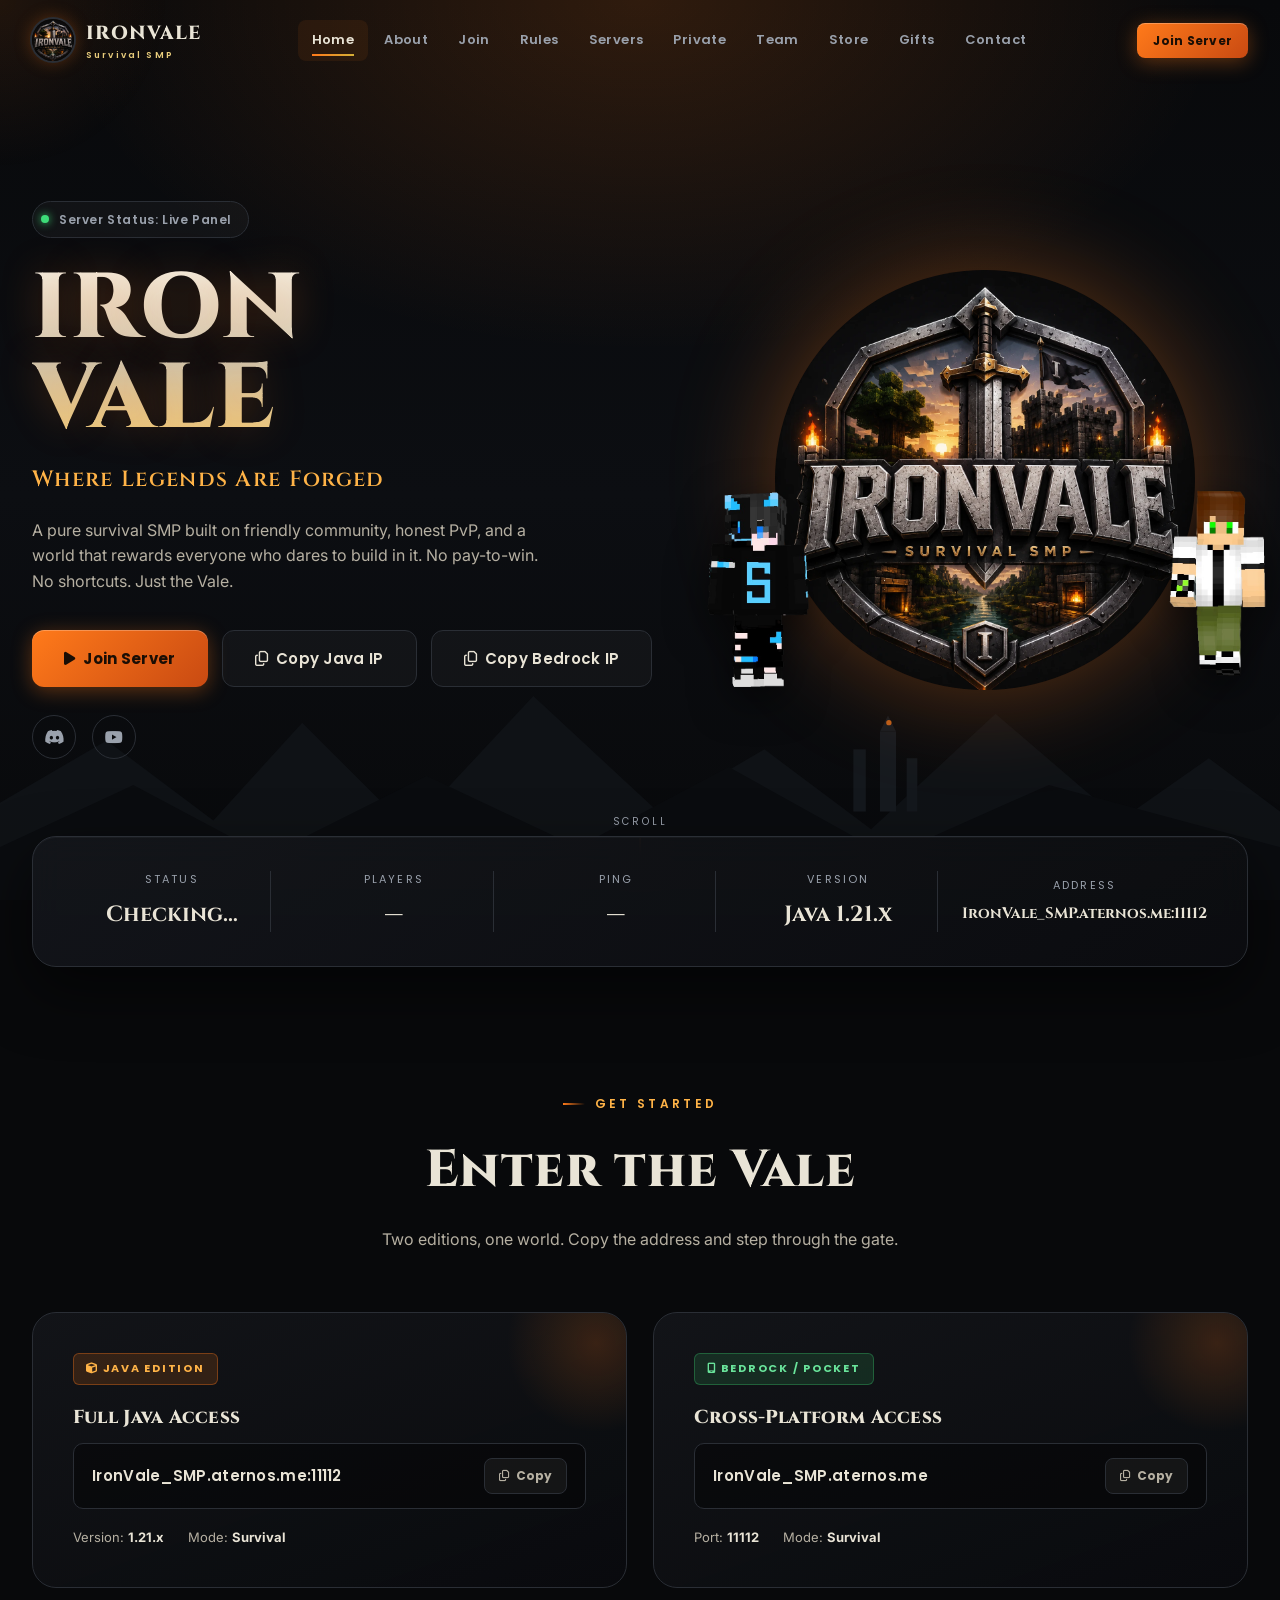
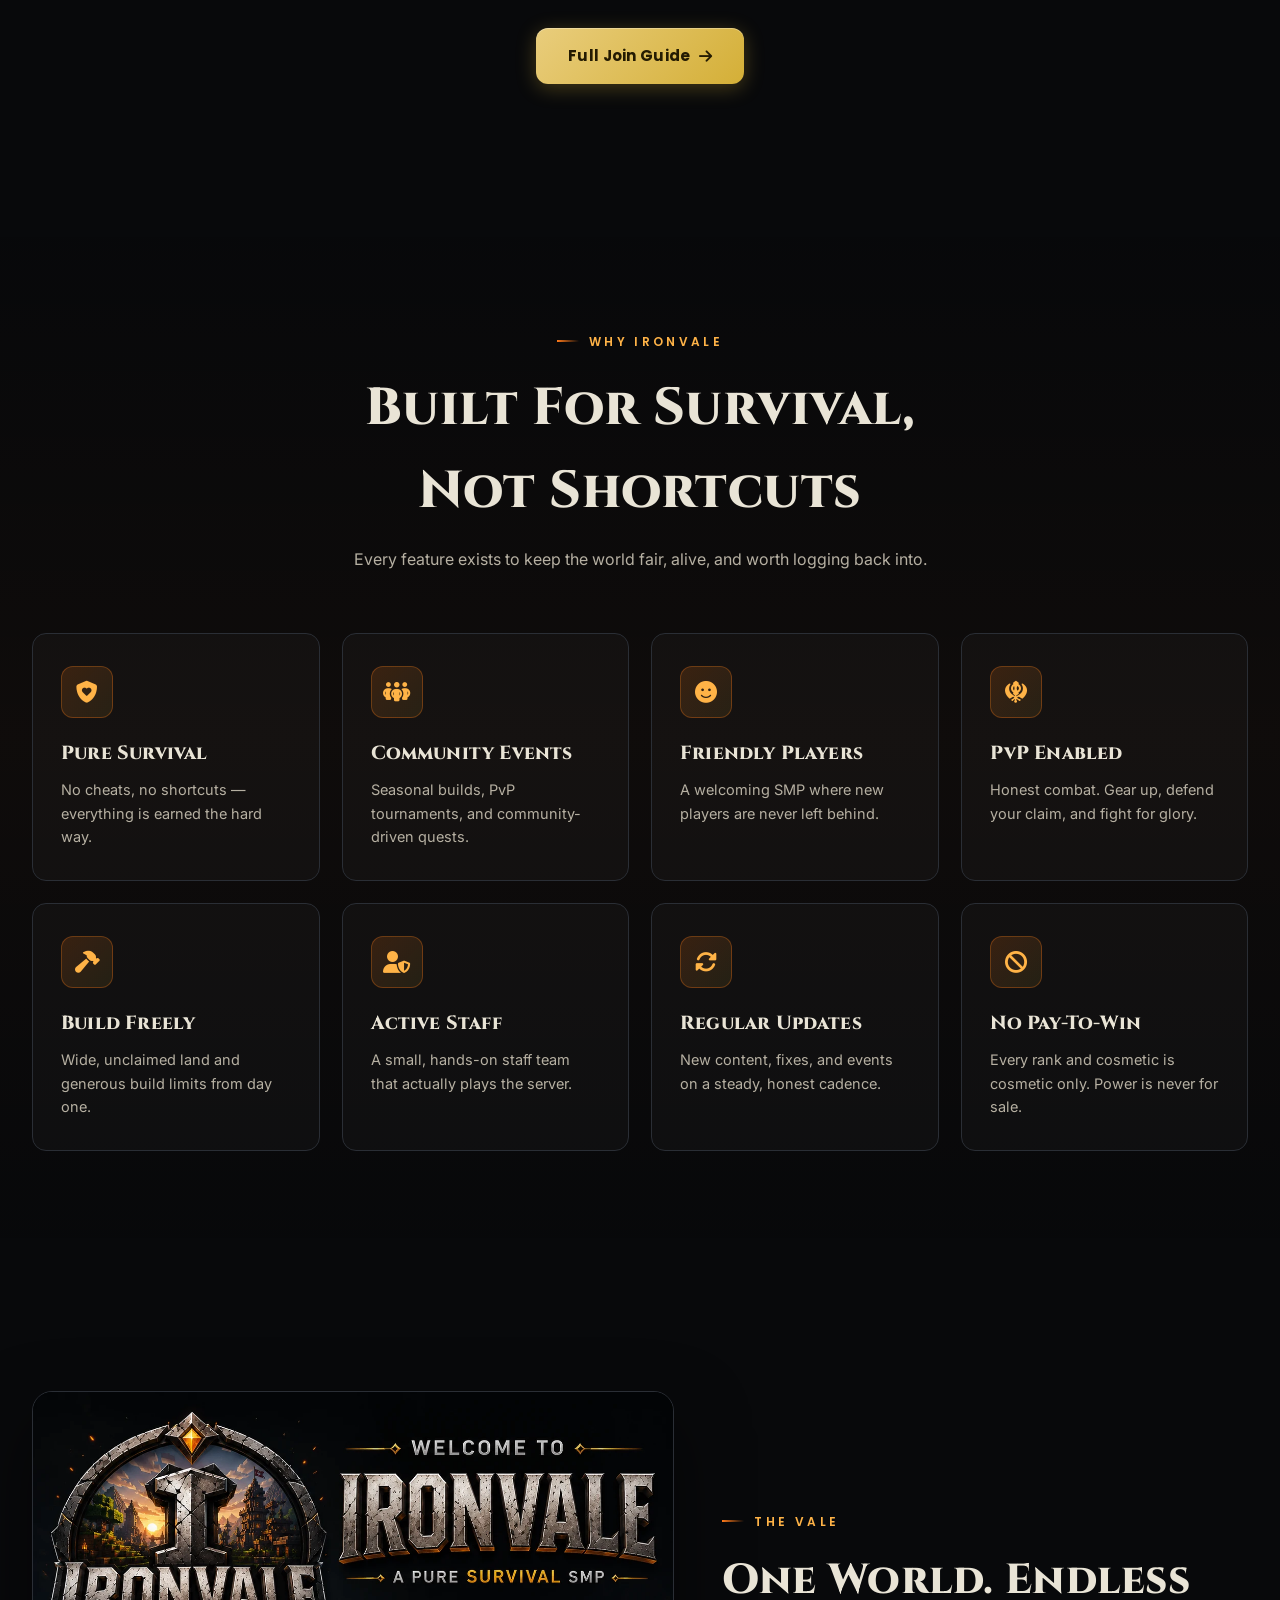
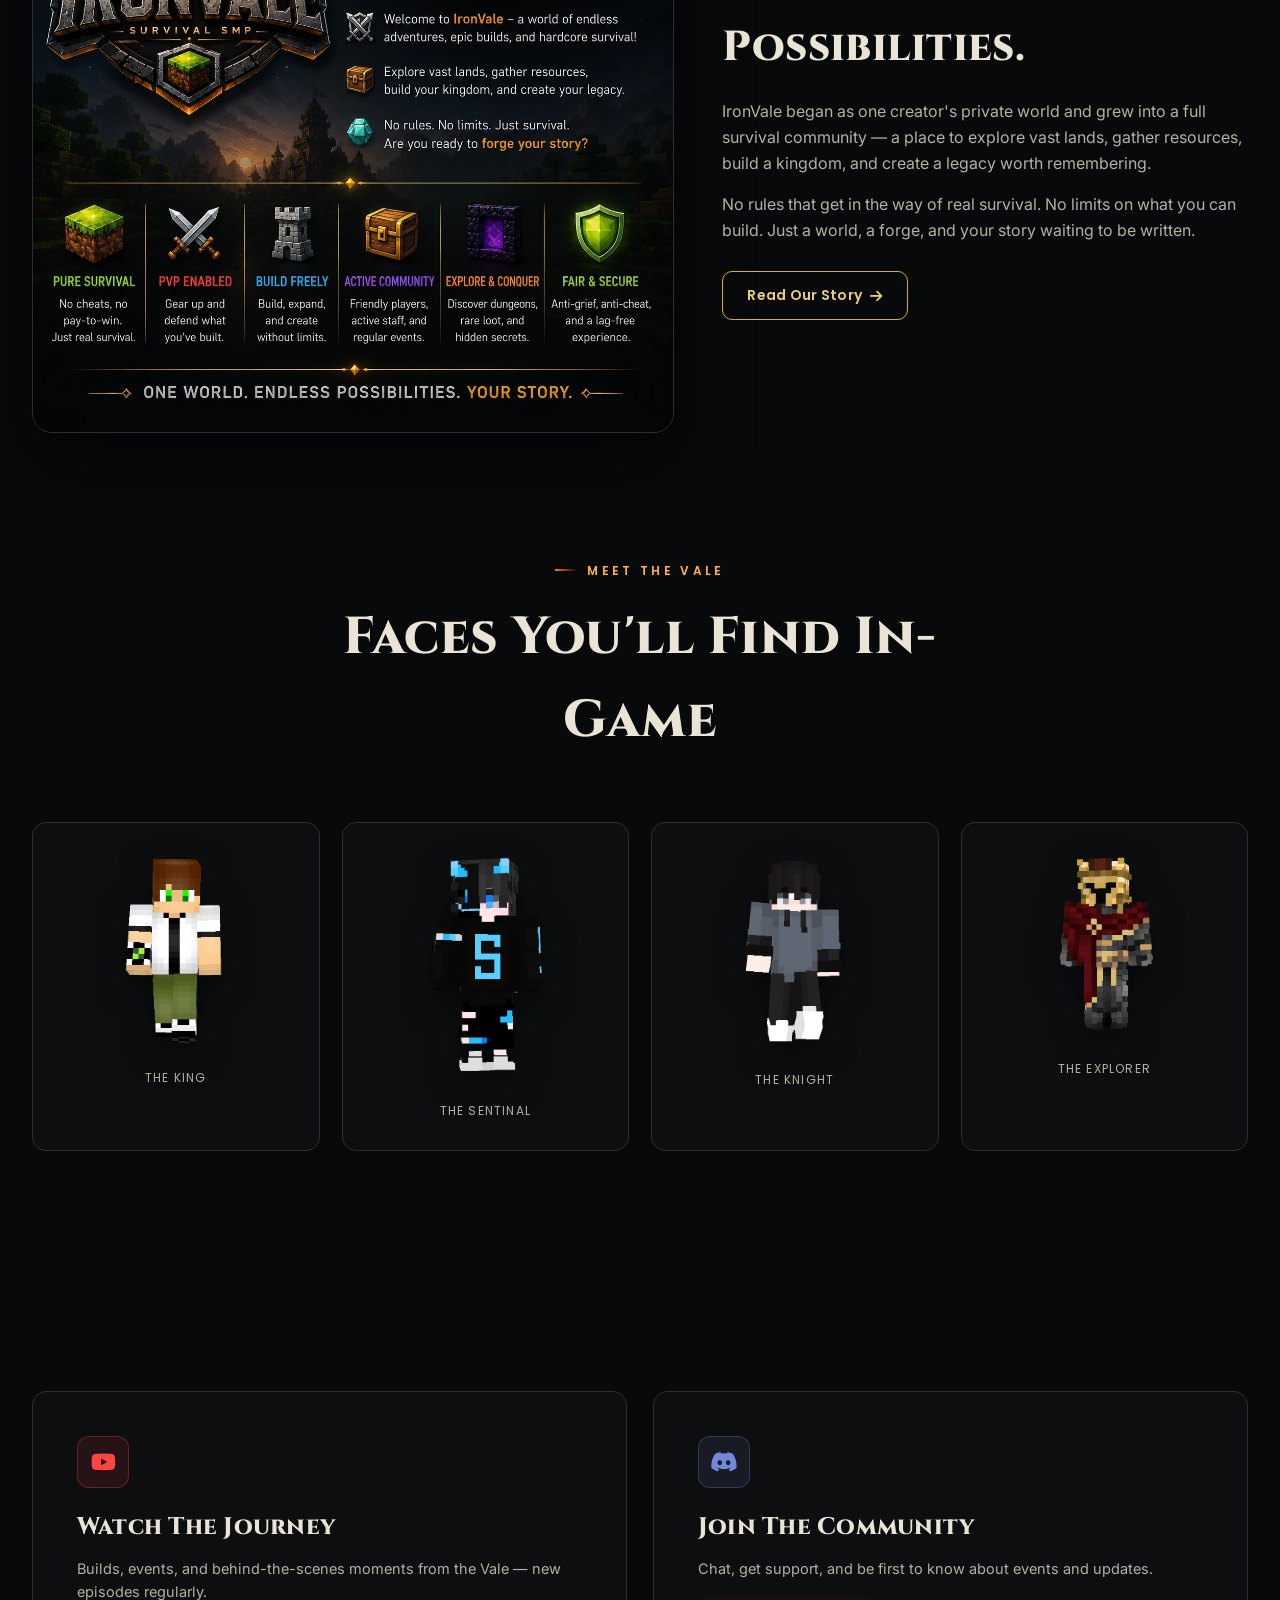
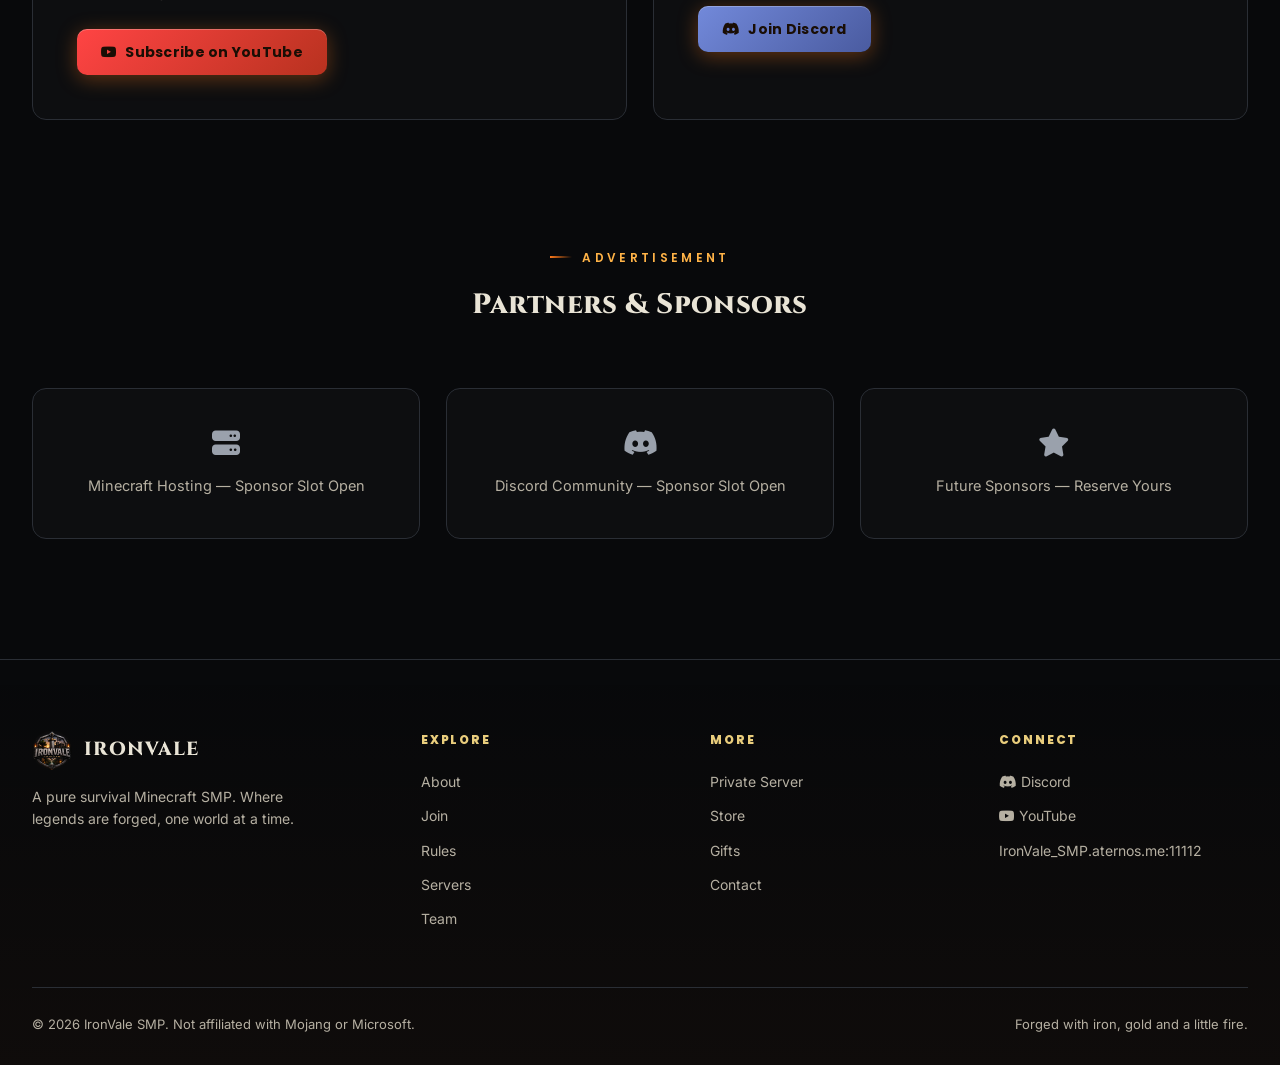
==== index.html @ d4519f37 "Add files via upload" ====
<!DOCTYPE html>
<html lang="en">
<head>
<meta charset="UTF-8">
<meta name="viewport" content="width=device-width, initial-scale=1.0">
<title>IronVale SMP — Where Legends Are Forged</title>
<meta name="description" content="IronVale is a premium Minecraft Survival SMP. Pure survival, no pay-to-win, active community. Join today.">
<link rel="icon" href="images/logo.webp">
<link rel="preconnect" href="https://fonts.googleapis.com">
<link rel="stylesheet" href="https://cdnjs.cloudflare.com/ajax/libs/font-awesome/6.5.1/css/all.min.css">
<link rel="stylesheet" href="css/style.css">
</head>
<body>

<!-- LOADER -->
<div id="loader">
  <div class="loader-seal"></div>
  <div class="loader-text">Forging the Vale…</div>
</div>

<div id="cursor-glow"></div>
<div class="embers"></div>
<div id="toast"></div>

<!-- NAVBAR -->
<header class="navbar">
  <div class="container nav-inner">
    <a href="index.html" class="brand">
      <img src="images/logo.webp" alt="IronVale logo">
      <span class="brand-text">IRONVALE<small>Survival SMP</small></span>
    </a>
    <nav class="nav-links">
      <a href="index.html">Home</a>
      <a href="about.html">About</a>
      <a href="join.html">Join</a>
      <a href="rules.html">Rules</a>
      <a href="servers.html">Servers</a>
      <a href="private-server.html">Private</a>
      <a href="team.html">Team</a>
      <a href="store.html">Store</a>
      <a href="gifts.html">Gifts</a>
      <a href="contact.html">Contact</a>
    </nav>
    <div class="nav-cta">
      <a href="join.html" class="btn btn-primary btn-sm">Join Server</a>
      <button class="nav-toggle" aria-label="Toggle menu"><span></span><span></span><span></span></button>
    </div>
  </div>
</header>

<div class="mobile-drawer">
  <a href="index.html">Home</a>
  <a href="about.html">About</a>
  <a href="join.html">Join</a>
  <a href="rules.html">Rules</a>
  <a href="servers.html">Servers</a>
  <a href="private-server.html">Private Server</a>
  <a href="team.html">Team</a>
  <a href="store.html">Store</a>
  <a href="gifts.html">Gifts</a>
  <a href="contact.html">Contact</a>
  <a href="join.html" class="btn btn-primary">Join Now</a>
</div>

<!-- HERO -->
<section class="hero">
  <div class="hero-bg">
    <svg viewBox="0 0 1440 320" preserveAspectRatio="none" xmlns="http://www.w3.org/2000/svg">
      <polygon points="0,320 0,210 120,140 240,230 340,120 460,240 600,90 740,220 860,150 980,240 1120,110 1260,230 1360,160 1440,220 1440,320" fill="#101317"/>
      <polygon points="0,320 0,260 150,190 300,270 480,180 650,260 820,170 1000,270 1180,190 1440,260 1440,320" fill="#0b0d10"/>
      <rect x="960" y="150" width="14" height="70" fill="#161a1f"/>
      <rect x="990" y="130" width="18" height="90" fill="#181c22"/>
      <rect x="1020" y="160" width="12" height="60" fill="#161a1f"/>
      <polygon points="990,130 999,112 1008,130" fill="#181c22"/>
      <circle cx="1000" cy="120" r="3" fill="#ff7a1a" opacity=".8"/>
    </svg>
  </div>

  <div class="container hero-grid">
    <div data-reveal="left">
      <div class="hero-badge">
        <span class="dot"></span>
        <span class="badge-text">Server Status: Live Panel</span>
      </div>
      <h1><span>IRON</span><span>VALE</span></h1>
      <div class="subtitle">Where Legends Are Forged</div>
      <p class="desc">A pure survival SMP built on friendly community, honest PvP, and a world that rewards everyone who dares to build in it. No pay-to-win. No shortcuts. Just the Vale.</p>

      <div class="hero-actions">
        <a href="join.html" class="btn btn-primary btn-lg">
          <i class="fa-solid fa-play"></i> Join Server
        </a>
        <button class="btn btn-ghost btn-lg" data-copy="IronVale_SMP.aternos.me:11112">
          <i class="fa-regular fa-copy"></i> Copy Java IP
        </button>
        <button class="btn btn-ghost btn-lg" data-copy="IronVale_SMP.aternos.me">
          <i class="fa-regular fa-copy"></i> Copy Bedrock IP
        </button>
      </div>

      <div class="hero-links">
        <a class="icon-link" href="https://discord.gg/UvQsbSrSZM" target="_blank" rel="noopener" aria-label="Join Discord"><i class="fa-brands fa-discord"></i></a>
        <a class="icon-link" href="https://youtube.com/@benopxd?si=lnydO-GxLkHNXNi-" target="_blank" rel="noopener" aria-label="Watch on YouTube"><i class="fa-brands fa-youtube"></i></a>
      </div>
    </div>

    <div class="hero-visual" data-reveal="right">
      <img src="images/logo.webp" alt="IronVale forged seal" class="hero-seal">
      <img src="images/skin2-ben10.png" alt="IronVale mascot" class="mascot-float" style="width:120px; right:-6%; bottom:2%; animation-delay:.4s;">
      <img src="images/skin1.png" alt="IronVale player" class="mascot-float" style="width:110px; left:-4%; bottom:-2%; animation-delay:1.1s;">
    </div>
  </div>

  <div class="scroll-cue"><span>Scroll</span><span class="line"></span></div>
</section>

<!-- STATUS PANEL -->
<div class="container status-panel" data-reveal>
  <div class="status-card">
    <div class="status-item">
      <div class="status-label">Status</div>
      <div class="status-value" data-status="online">Checking…</div>
    </div>
    <div class="status-item">
      <div class="status-label">Players</div>
      <div class="status-value" data-status="players">—</div>
    </div>
    <div class="status-item">
      <div class="status-label">Ping</div>
      <div class="status-value" data-status="ping">—</div>
    </div>
    <div class="status-item">
      <div class="status-label">Version</div>
      <div class="status-value" data-status="version">—</div>
    </div>
    <div class="status-item">
      <div class="status-label">Address</div>
      <div class="status-value" style="font-size:15px;" data-status="address">IronVale_SMP.aternos.me:11112</div>
    </div>
  </div>
</div>

<!-- JOIN PREVIEW -->
<section id="join">
  <div class="container">
    <div class="section-head" data-reveal>
      <div class="eyebrow" style="justify-content:center;">Get Started</div>
      <h2>Enter the Vale</h2>
      <p>Two editions, one world. Copy the address and step through the gate.</p>
    </div>

    <div class="grid-2">
      <div class="join-card" data-reveal="left">
        <span class="join-tag java"><i class="fa-solid fa-cube"></i> Java Edition</span>
        <h3>Full Java Access</h3>
        <div class="ip-row">
          <span class="ip-text">IronVale_SMP.aternos.me:11112</span>
          <button class="copy-btn" data-copy="IronVale_SMP.aternos.me:11112"><i class="fa-regular fa-copy"></i> Copy</button>
        </div>
        <div class="join-meta"><span>Version: <b>1.21.x</b></span><span>Mode: <b>Survival</b></span></div>
      </div>

      <div class="join-card" data-reveal="right">
        <span class="join-tag bedrock"><i class="fa-solid fa-mobile-screen"></i> Bedrock / Pocket</span>
        <h3>Cross-Platform Access</h3>
        <div class="ip-row">
          <span class="ip-text">IronVale_SMP.aternos.me</span>
          <button class="copy-btn" data-copy="IronVale_SMP.aternos.me"><i class="fa-regular fa-copy"></i> Copy</button>
        </div>
        <div class="join-meta"><span>Port: <b>11112</b></span><span>Mode: <b>Survival</b></span></div>
      </div>
    </div>

    <div class="text-center mt-40" data-reveal>
      <a href="join.html" class="btn btn-gold btn-lg">Full Join Guide <i class="fa-solid fa-arrow-right"></i></a>
    </div>
  </div>
</section>

<!-- FEATURES -->
<section id="features" style="background:linear-gradient(180deg, transparent, rgba(255,122,26,.03), transparent);">
  <div class="container">
    <div class="section-head" data-reveal>
      <div class="eyebrow" style="justify-content:center;">Why IronVale</div>
      <h2>Built For Survival, Not Shortcuts</h2>
      <p>Every feature exists to keep the world fair, alive, and worth logging back into.</p>
    </div>

    <div class="grid-4">
      <div class="card" data-reveal data-delay="0"><div class="card-icon"><i class="fa-solid fa-shield-heart"></i></div><h3>Pure Survival</h3><p>No cheats, no shortcuts — everything is earned the hard way.</p></div>
      <div class="card" data-reveal data-delay="80"><div class="card-icon"><i class="fa-solid fa-people-group"></i></div><h3>Community Events</h3><p>Seasonal builds, PvP tournaments, and community-driven quests.</p></div>
      <div class="card" data-reveal data-delay="160"><div class="card-icon"><i class="fa-solid fa-face-smile"></i></div><h3>Friendly Players</h3><p>A welcoming SMP where new players are never left behind.</p></div>
      <div class="card" data-reveal data-delay="240"><div class="card-icon"><i class="fa-solid fa-khanda"></i></div><h3>PvP Enabled</h3><p>Honest combat. Gear up, defend your claim, and fight for glory.</p></div>
      <div class="card" data-reveal data-delay="0"><div class="card-icon"><i class="fa-solid fa-hammer"></i></div><h3>Build Freely</h3><p>Wide, unclaimed land and generous build limits from day one.</p></div>
      <div class="card" data-reveal data-delay="80"><div class="card-icon"><i class="fa-solid fa-user-shield"></i></div><h3>Active Staff</h3><p>A small, hands-on staff team that actually plays the server.</p></div>
      <div class="card" data-reveal data-delay="160"><div class="card-icon"><i class="fa-solid fa-rotate"></i></div><h3>Regular Updates</h3><p>New content, fixes, and events on a steady, honest cadence.</p></div>
      <div class="card" data-reveal data-delay="240"><div class="card-icon"><i class="fa-solid fa-ban"></i></div><h3>No Pay-To-Win</h3><p>Every rank and cosmetic is cosmetic only. Power is never for sale.</p></div>
    </div>
  </div>
</section>

<!-- ABOUT PREVIEW -->
<section id="about">
  <div class="container hero-grid" style="align-items:center;">
    <div data-reveal="left">
      <img src="images/promo.webp" alt="IronVale promotional artwork" style="border-radius:20px; border:1px solid var(--steel-line); box-shadow:0 30px 70px rgba(0,0,0,.5);">
    </div>
    <div data-reveal="right">
      <div class="eyebrow">The Vale</div>
      <h2 style="font-size:clamp(28px,4vw,42px); margin-bottom:18px;">One World. Endless Possibilities.</h2>
      <p style="color:var(--parchment-dim); margin-bottom:16px;">IronVale began as one creator's private world and grew into a full survival community — a place to explore vast lands, gather resources, build a kingdom, and create a legacy worth remembering.</p>
      <p style="color:var(--parchment-dim); margin-bottom:28px;">No rules that get in the way of real survival. No limits on what you can build. Just a world, a forge, and your story waiting to be written.</p>
      <a href="about.html" class="btn btn-outline">Read Our Story <i class="fa-solid fa-arrow-right"></i></a>
    </div>
  </div>
</section>

<!-- MASCOTS ALIVE STRIP -->
<section style="padding-top:0;">
  <div class="container">
    <div class="section-head" data-reveal>
      <div class="eyebrow" style="justify-content:center;">Meet The Vale</div>
      <h2>Faces You'll Find In-Game</h2>
    </div>
    <div class="grid-4">
      <div class="card mascot-card" data-reveal><img src="images/skin2-ben10.png" alt="Mascot character"><span>The King</span></div>
      <div class="card mascot-card" data-reveal data-delay="80"><img src="images/skin1.png" alt="Player character"><span>The Sentinal</span></div>
      <div class="card mascot-card" data-reveal data-delay="160"><img src="images/skin3.png" alt="Player character"><span>The Knight</span></div>
      <div class="card mascot-card" data-reveal data-delay="240"><img src="images/skin4.png" alt="Player character"><span>The Explorer</span></div>
    </div>
  </div>
</section>

<!-- YOUTUBE + DISCORD -->
<section>
  <div class="container grid-2">
    <div class="card" data-reveal="left" style="padding:44px;">
      <div class="card-icon" style="color:#ff4444; border-color:rgba(255,68,68,.3); background:rgba(255,68,68,.1);"><i class="fa-brands fa-youtube"></i></div>
      <h3 style="font-size:24px; margin-bottom:10px;">Watch The Journey</h3>
      <p style="margin-bottom:26px;">Builds, events, and behind-the-scenes moments from the Vale — new episodes regularly.</p>
      <a href="https://youtube.com/@benopxd?si=lnydO-GxLkHNXNi-" target="_blank" rel="noopener" class="btn btn-primary" style="background:linear-gradient(135deg,#ff4444,#b8321f);">
        <i class="fa-brands fa-youtube"></i> Subscribe on YouTube
      </a>
    </div>
    <div class="card" data-reveal="right" style="padding:44px;">
      <div class="card-icon" style="color:#7289da; border-color:rgba(114,137,218,.3); background:rgba(114,137,218,.1);"><i class="fa-brands fa-discord"></i></div>
      <h3 style="font-size:24px; margin-bottom:10px;">Join The Community</h3>
      <p style="margin-bottom:26px;">Chat, get support, and be first to know about events and updates.</p>
      <a href="https://discord.gg/UvQsbSrSZM" target="_blank" rel="noopener" class="btn btn-primary" style="background:linear-gradient(135deg,#7289da,#4a5ba0);">
        <i class="fa-brands fa-discord"></i> Join Discord
      </a>
    </div>
  </div>
</section>

<!-- ADVERTISEMENT -->
<section style="padding-top:0;">
  <div class="container">
    <div class="section-head" data-reveal><div class="eyebrow" style="justify-content:center;">Advertisement</div><h2 style="font-size:28px;">Partners &amp; Sponsors</h2></div>
    <div class="grid-3">
      <div class="card text-center" data-reveal style="padding:40px 24px;"><i class="fa-solid fa-server" style="font-size:28px; color:var(--iron-light);"></i><p style="margin-top:14px;">Minecraft Hosting — Sponsor Slot Open</p></div>
      <div class="card text-center" data-reveal data-delay="80" style="padding:40px 24px;"><i class="fa-brands fa-discord" style="font-size:28px; color:var(--iron-light);"></i><p style="margin-top:14px;">Discord Community — Sponsor Slot Open</p></div>
      <div class="card text-center" data-reveal data-delay="160" style="padding:40px 24px;"><i class="fa-solid fa-star" style="font-size:28px; color:var(--iron-light);"></i><p style="margin-top:14px;">Future Sponsors — Reserve Yours</p></div>
    </div>
  </div>
</section>

<!-- FOOTER -->
<footer>
  <div class="container">
    <div class="footer-grid">
      <div>
        <div class="footer-brand">
          <img src="images/logo.webp" alt="IronVale logo">
          <span class="brand-text">IRONVALE</span>
        </div>
        <p style="color:var(--parchment-dim); font-size:14px; max-width:280px;">A pure survival Minecraft SMP. Where legends are forged, one world at a time.</p>
      </div>
      <div class="footer-col">
        <h4>Explore</h4>
        <a href="about.html">About</a>
        <a href="join.html">Join</a>
        <a href="rules.html">Rules</a>
        <a href="servers.html">Servers</a>
        <a href="team.html">Team</a>
      </div>
      <div class="footer-col">
        <h4>More</h4>
        <a href="private-server.html">Private Server</a>
        <a href="store.html">Store</a>
        <a href="gifts.html">Gifts</a>
        <a href="contact.html">Contact</a>
      </div>
      <div class="footer-col">
        <h4>Connect</h4>
        <a href="https://discord.gg/UvQsbSrSZM" target="_blank" rel="noopener"><i class="fa-brands fa-discord"></i> Discord</a>
        <a href="https://youtube.com/@benopxd?si=lnydO-GxLkHNXNi-" target="_blank" rel="noopener"><i class="fa-brands fa-youtube"></i> YouTube</a>
        <a href="join.html">IronVale_SMP.aternos.me:11112</a>
      </div>
    </div>
    <div class="footer-bottom">
      <span>© 2026 IronVale SMP. Not affiliated with Mojang or Microsoft.</span>
      <span>Forged with iron, gold and a little fire.</span>
    </div>
  </div>
</footer>

<script src="js/main.js"></script>
</body>
</html>
---- css/style.css ----
/* ============================================================
   IRONVALE — SURVIVAL SMP
   Design system: forged iron, banked ember, deep vale night.
   ============================================================ */

@import url('https://fonts.googleapis.com/css2?family=Cinzel:wght@500;600;700;800;900&family=Inter:wght@400;500;600;700;800&family=Poppins:wght@500;600;700&display=swap');

:root{
  /* ---- palette ---- */
  --void:        #08090b;
  --vale-night:  #0e1116;
  --iron:        #6b7280;
  --iron-light:  #9aa1ac;
  --steel-line:  #2a2e35;
  --ember:       #ff7a1a;
  --ember-hot:   #ffb347;
  --ember-deep:  #c94a12;
  --gold:        #d4af37;
  --gold-soft:   #e9cd7c;
  --parchment:   #e9e4d6;
  --parchment-dim: #b6b0a2;
  --danger:      #b8321f;

  --font-display: 'Cinzel', serif;
  --font-body:    'Inter', sans-serif;
  --font-util:    'Poppins', sans-serif;

  --radius-s: 6px;
  --radius-m: 14px;
  --radius-l: 24px;

  --ease: cubic-bezier(.16,.84,.44,1);
}

*,*::before,*::after{ box-sizing:border-box; margin:0; padding:0; }

html{ scroll-behavior:smooth; }

body{
  background:var(--void);
  color:var(--parchment);
  font-family:var(--font-body);
  overflow-x:hidden;
  line-height:1.6;
  position:relative;
}

/* base ambient texture: forged noise + vignette, sits behind everything */
body::before{
  content:'';
  position:fixed; inset:0;
  background:
    radial-gradient(ellipse 80% 60% at 50% -10%, rgba(255,122,26,.10), transparent 60%),
    radial-gradient(ellipse 60% 50% at 90% 100%, rgba(212,175,55,.06), transparent 60%),
    var(--void);
  z-index:-3;
}
body::after{
  content:'';
  position:fixed; inset:0;
  background-image:url("data:image/svg+xml,%3Csvg xmlns='http://www.w3.org/2000/svg' width='120' height='120'%3E%3Cfilter id='n'%3E%3CfeTurbulence type='fractalNoise' baseFrequency='0.9' numOctaves='2' stitchTiles='stitch'/%3E%3C/filter%3E%3Crect width='100%25' height='100%25' filter='url(%23n)' opacity='0.035'/%3E%3C/svg%3E");
  z-index:-2;
  pointer-events:none;
}

a{ color:inherit; text-decoration:none; }
ul{ list-style:none; }
img{ max-width:100%; display:block; }
button{ font-family:inherit; cursor:pointer; border:none; background:none; color:inherit; }

.container{ width:100%; max-width:1280px; margin:0 auto; padding:0 32px; }

h1,h2,h3,h4{ font-family:var(--font-display); font-weight:800; letter-spacing:.01em; }

.eyebrow{
  display:inline-flex; align-items:center; gap:10px;
  font-family:var(--font-util); font-size:12px; font-weight:600;
  letter-spacing:.28em; text-transform:uppercase; color:var(--ember-hot);
  margin-bottom:16px;
}
.eyebrow::before{
  content:''; width:22px; height:2px; background:linear-gradient(90deg,var(--ember),transparent);
}

/* focus visibility */
a:focus-visible, button:focus-visible, input:focus-visible{
  outline:2px solid var(--ember-hot); outline-offset:3px; border-radius:4px;
}

@media (prefers-reduced-motion: reduce){
  *{ animation-duration:.001ms !important; animation-iteration-count:1 !important; transition-duration:.001ms !important; scroll-behavior:auto !important; }
}

/* ============ LOADING SCREEN ============ */
#loader{
  position:fixed; inset:0; z-index:9999;
  background:var(--void);
  display:flex; flex-direction:column; align-items:center; justify-content:center;
  gap:22px;
  transition:opacity .6s var(--ease), visibility .6s var(--ease);
}
#loader.hidden{ opacity:0; visibility:hidden; pointer-events:none; }
.loader-seal{
  width:84px; height:84px; border-radius:50%;
  border:2px solid var(--steel-line);
  border-top-color:var(--ember);
  border-right-color:var(--gold);
  animation:spin 1.1s linear infinite;
  position:relative;
}
.loader-seal::after{
  content:'I'; position:absolute; inset:0; display:flex; align-items:center; justify-content:center;
  font-family:var(--font-display); font-weight:900; color:var(--gold-soft); font-size:26px;
}
@keyframes spin{ to{ transform:rotate(360deg); } }
.loader-text{
  font-family:var(--font-util); letter-spacing:.3em; text-transform:uppercase;
  font-size:12px; color:var(--iron-light);
}

/* ============ CURSOR GLOW (desktop only, decorative) ============ */
#cursor-glow{
  position:fixed; width:340px; height:340px; border-radius:50%;
  background:radial-gradient(circle, rgba(255,122,26,.10), transparent 70%);
  pointer-events:none; z-index:5; transform:translate(-50%,-50%);
  transition:opacity .3s ease; display:none;
}
@media (hover:hover) and (pointer:fine){ #cursor-glow{ display:block; } }

/* ============ EMBER PARTICLES (ambient, css-only) ============ */
.embers{ position:fixed; inset:0; overflow:hidden; z-index:0; pointer-events:none; }
.embers span{
  position:absolute; bottom:-10px;
  width:3px; height:3px; border-radius:50%;
  background:var(--ember-hot);
  box-shadow:0 0 6px 2px rgba(255,122,26,.7);
  opacity:0; animation:rise linear infinite;
}
@keyframes rise{
  0%{ transform:translateY(0) translateX(0); opacity:0; }
  10%{ opacity:.9; }
  90%{ opacity:.5; }
  100%{ transform:translateY(-110vh) translateX(var(--drift,20px)); opacity:0; }
}

/* ============ NAVBAR ============ */
.navbar{
  position:fixed; top:0; left:0; right:0; z-index:1000;
  padding:18px 0;
  background:rgba(8,9,11,0);
  border-bottom:1px solid transparent;
  transition:background .35s var(--ease), border-color .35s var(--ease), padding .35s var(--ease);
}
.navbar.scrolled{
  background:rgba(8,9,11,.86);
  backdrop-filter:blur(14px);
  border-bottom:1px solid var(--steel-line);
  padding:12px 0;
}
.nav-inner{ display:flex; align-items:center; justify-content:space-between; gap:24px; }
.brand{ display:flex; align-items:center; gap:12px; }
.brand img{ width:42px; height:42px; border-radius:50%; box-shadow:0 0 0 2px var(--steel-line), 0 0 18px rgba(255,122,26,.35); }
.brand-text{ font-family:var(--font-display); font-weight:800; font-size:19px; letter-spacing:.05em; color:var(--parchment); }
.brand-text small{ display:block; font-family:var(--font-util); font-size:9px; letter-spacing:.24em; color:var(--gold-soft); font-weight:600; }

.nav-links{ display:flex; align-items:center; gap:2px; }
.nav-links a{
  position:relative; padding:10px 14px; font-family:var(--font-util); font-size:13px; font-weight:600;
  letter-spacing:.03em; color:var(--iron-light); border-radius:8px; transition:color .25s ease, background .25s ease;
}
.nav-links a:hover, .nav-links a.active{ color:var(--parchment); background:rgba(255,122,26,.08); }
.nav-links a.active::after{
  content:''; position:absolute; left:14px; right:14px; bottom:5px; height:2px;
  background:linear-gradient(90deg,var(--ember),var(--gold));
}

.nav-cta{ display:flex; align-items:center; gap:10px; }

.btn{
  display:inline-flex; align-items:center; justify-content:center; gap:8px;
  font-family:var(--font-util); font-weight:600; font-size:14px;
  padding:12px 24px; border-radius:10px; letter-spacing:.02em;
  transition:transform .25s var(--ease), box-shadow .25s var(--ease), filter .25s ease;
  white-space:nowrap;
}
.btn:active{ transform:translateY(1px) scale(.98); }
.btn-primary{
  background:linear-gradient(135deg,var(--ember) 0%, var(--ember-deep) 100%);
  color:#1a0e05; font-weight:700;
  box-shadow:0 4px 20px rgba(255,122,26,.35), inset 0 1px 0 rgba(255,255,255,.25);
}
.btn-primary:hover{ transform:translateY(-2px); box-shadow:0 8px 28px rgba(255,122,26,.5); }
.btn-gold{
  background:linear-gradient(135deg,var(--gold-soft),var(--gold));
  color:#241b02; font-weight:700;
  box-shadow:0 4px 20px rgba(212,175,55,.3), inset 0 1px 0 rgba(255,255,255,.3);
}
.btn-gold:hover{ transform:translateY(-2px); box-shadow:0 8px 26px rgba(212,175,55,.45); }
.btn-ghost{
  background:rgba(255,255,255,.03); color:var(--parchment);
  border:1px solid var(--steel-line);
}
.btn-ghost:hover{ border-color:var(--ember); background:rgba(255,122,26,.06); }
.btn-outline{
  border:1px solid var(--gold); color:var(--gold-soft); background:transparent;
}
.btn-outline:hover{ background:rgba(212,175,55,.1); }
.btn-lg{ padding:16px 32px; font-size:15px; border-radius:12px; }
.btn-sm{ padding:8px 16px; font-size:12px; border-radius:8px; }
.btn-block{ width:100%; }
.btn-disabled{ opacity:.45; pointer-events:none; }

.nav-toggle{ display:none; flex-direction:column; gap:5px; width:34px; height:34px; align-items:center; justify-content:center; }
.nav-toggle span{ width:22px; height:2px; background:var(--parchment); border-radius:2px; transition:transform .3s ease, opacity .3s ease; }

.mobile-drawer{
  position:fixed; inset:0; z-index:999; background:rgba(8,9,11,.98); backdrop-filter:blur(10px);
  display:flex; flex-direction:column; align-items:center; justify-content:center; gap:6px;
  opacity:0; visibility:hidden; transform:translateY(-12px);
  transition:opacity .35s var(--ease), transform .35s var(--ease), visibility .35s;
}
.mobile-drawer.open{ opacity:1; visibility:visible; transform:translateY(0); }
.mobile-drawer a{ font-family:var(--font-display); font-size:22px; padding:12px 0; color:var(--parchment); }
.mobile-drawer a.active{ color:var(--ember-hot); }
.mobile-drawer .btn{ margin-top:18px; }

@media (max-width:920px){
  .nav-links{ display:none; }
  .nav-cta .btn:not(.mobile-hide){ display:none; }
  .nav-toggle{ display:flex; }
}

/* ============ HERO ============ */
.hero{
  position:relative; min-height:100vh; display:flex; align-items:center;
  padding:140px 0 80px;
  overflow:hidden;
  isolation:isolate;
}
.hero-bg{
  position:absolute; inset:0; z-index:-1;
  background-image:
    radial-gradient(ellipse 70% 60% at 50% 0%, rgba(255,122,26,.16), transparent 65%),
    linear-gradient(180deg, var(--void) 0%, #0c0e12 55%, var(--void) 100%);
}
.hero-bg svg{ position:absolute; bottom:0; left:0; width:100%; height:auto; opacity:.9; }

.hero-grid{ display:grid; grid-template-columns:1.1fr .9fr; gap:48px; align-items:center; }

.hero-badge{
  display:inline-flex; align-items:center; gap:10px; padding:8px 16px 8px 8px;
  border:1px solid var(--steel-line); border-radius:100px; background:rgba(255,255,255,.03);
  font-family:var(--font-util); font-size:12px; font-weight:600; letter-spacing:.05em; color:var(--iron-light);
  margin-bottom:26px;
}
.hero-badge .dot{ width:8px; height:8px; border-radius:50%; background:#3ddc78; box-shadow:0 0 8px #3ddc78; }
.hero-badge .dot.offline{ background:var(--danger); box-shadow:0 0 8px var(--danger); }

.hero h1{
  font-size:clamp(48px,7.2vw,96px); line-height:.98; color:var(--parchment);
  text-shadow:0 0 40px rgba(255,122,26,.25);
  background:linear-gradient(180deg,#f4efe3 0%, #cfc6ae 55%, #efc978 100%);
  -webkit-background-clip:text; background-clip:text; -webkit-text-fill-color:transparent;
}
.hero h1 span{ display:block; }
.hero .subtitle{
  font-family:var(--font-display); font-size:clamp(16px,2vw,22px); color:var(--ember-hot);
  letter-spacing:.06em; margin-top:18px; font-weight:600;
}
.hero p.desc{
  margin-top:20px; max-width:520px; color:var(--parchment-dim); font-size:16px;
}
.hero-actions{ display:flex; flex-wrap:wrap; gap:14px; margin-top:36px; }
.hero-links{ display:flex; gap:16px; margin-top:28px; }
.icon-link{
  width:44px; height:44px; border-radius:50%; display:flex; align-items:center; justify-content:center;
  border:1px solid var(--steel-line); color:var(--iron-light); transition:all .25s var(--ease);
}
.icon-link:hover{ color:var(--ember-hot); border-color:var(--ember); transform:translateY(-3px); }

.hero-visual{ position:relative; display:flex; justify-content:center; }
.hero-seal{
  width:min(420px, 90%); border-radius:50%;
  filter:drop-shadow(0 0 50px rgba(255,122,26,.35));
  animation:float 6s ease-in-out infinite;
}
@keyframes float{ 0%,100%{ transform:translateY(0);} 50%{ transform:translateY(-16px);} }

.mascot-float{
  position:absolute; z-index:2; filter:drop-shadow(0 12px 20px rgba(0,0,0,.6));
  animation:float 5s ease-in-out infinite;
}

.scroll-cue{
  position:absolute; bottom:28px; left:50%; transform:translateX(-50%);
  display:flex; flex-direction:column; align-items:center; gap:8px;
  font-family:var(--font-util); font-size:10px; letter-spacing:.28em; text-transform:uppercase;
  color:var(--iron-light);
}
.scroll-cue .line{ width:1px; height:34px; background:linear-gradient(180deg,var(--ember),transparent); animation:scrollpulse 1.8s ease-in-out infinite; }
@keyframes scrollpulse{ 0%,100%{ opacity:.2; } 50%{ opacity:1; } }

/* ============ SECTION SHELL ============ */
section{ position:relative; padding:120px 0; }
.section-head{ text-align:center; max-width:640px; margin:0 auto 60px; }
.section-head h2{ font-size:clamp(32px,4.5vw,52px); color:var(--parchment); }
.section-head p{ color:var(--parchment-dim); margin-top:14px; font-size:16px; }

.divider{
  display:flex; align-items:center; justify-content:center; gap:16px; margin:0 auto;
  max-width:340px; padding:0 0 0;
}
.divider .diamond{ width:9px; height:9px; background:var(--ember); transform:rotate(45deg); box-shadow:0 0 10px var(--ember); }
.divider .rule{ flex:1; height:1px; background:linear-gradient(90deg,transparent,var(--steel-line),transparent); }

/* ============ STATUS PANEL ============ */
.status-panel{
  position:relative; margin-top:-64px; z-index:3;
}
.status-card{
  background:linear-gradient(145deg, rgba(20,22,27,.9), rgba(12,13,16,.9));
  border:1px solid var(--steel-line); border-radius:var(--radius-l);
  padding:34px 40px; backdrop-filter:blur(16px);
  box-shadow:0 24px 60px rgba(0,0,0,.55), inset 0 1px 0 rgba(255,255,255,.04);
  display:grid; grid-template-columns:repeat(5,1fr); gap:24px; align-items:center;
}
.status-item{ text-align:center; border-right:1px solid var(--steel-line); }
.status-item:last-child{ border-right:none; }
.status-label{ font-family:var(--font-util); font-size:11px; letter-spacing:.2em; text-transform:uppercase; color:var(--iron-light); margin-bottom:8px; }
.status-value{ font-family:var(--font-display); font-size:22px; color:var(--parchment); font-weight:700; }
.status-value.on{ color:#3ddc78; }
.status-value.off{ color:var(--danger); }
@media (max-width:920px){
  .status-card{ grid-template-columns:repeat(2,1fr); }
  .status-item{ border-right:none; border-bottom:1px solid var(--steel-line); padding-bottom:14px; }
}

/* ============ FEATURE CARDS ============ */
.grid-3{ display:grid; grid-template-columns:repeat(3,1fr); gap:26px; }
.grid-4{ display:grid; grid-template-columns:repeat(4,1fr); gap:22px; }
.grid-2{ display:grid; grid-template-columns:1fr 1fr; gap:26px; }
@media (max-width:920px){ .grid-3,.grid-4,.grid-2{ grid-template-columns:1fr; } }
@media (max-width:1180px) and (min-width:921px){ .grid-4{ grid-template-columns:repeat(2,1fr);} }

.card{
  position:relative; background:rgba(255,255,255,.025);
  border:1px solid var(--steel-line); border-radius:var(--radius-m);
  padding:32px 28px; overflow:hidden;
  transition:transform .35s var(--ease), border-color .35s ease, background .35s ease;
}
.card:hover{ transform:translateY(-6px); border-color:rgba(255,122,26,.5); background:rgba(255,122,26,.04); }
.card::before{
  content:''; position:absolute; top:-40%; left:-20%; width:60%; height:180%;
  background:linear-gradient(120deg, transparent, rgba(255,122,26,.06), transparent);
  transform:rotate(20deg) translateX(-200%); transition:transform .7s ease;
}
.card:hover::before{ transform:rotate(20deg) translateX(220%); }
.card-icon{
  width:52px; height:52px; border-radius:12px; display:flex; align-items:center; justify-content:center;
  background:linear-gradient(135deg, rgba(255,122,26,.16), rgba(212,175,55,.1));
  border:1px solid rgba(255,122,26,.3); margin-bottom:20px; font-size:22px;
  color:var(--ember-hot);
}
.card h3{ font-size:19px; color:var(--parchment); margin-bottom:10px; }
.card p{ color:var(--parchment-dim); font-size:14.5px; }

/* ============ JOIN CARDS ============ */
.join-card{
  background:linear-gradient(160deg, rgba(20,22,27,.85), rgba(10,11,14,.9));
  border:1px solid var(--steel-line); border-radius:var(--radius-l);
  padding:40px; position:relative; overflow:hidden;
}
.join-card::after{
  content:''; position:absolute; top:-60px; right:-60px; width:180px; height:180px; border-radius:50%;
  background:radial-gradient(circle, rgba(255,122,26,.18), transparent 70%);
}
.join-tag{
  display:inline-block; font-family:var(--font-util); font-size:11px; font-weight:700; letter-spacing:.16em;
  padding:6px 12px; border-radius:6px; text-transform:uppercase; margin-bottom:18px;
}
.join-tag.java{ background:rgba(255,122,26,.15); color:var(--ember-hot); border:1px solid rgba(255,122,26,.35); }
.join-tag.bedrock{ background:rgba(61,220,120,.13); color:#69e39a; border:1px solid rgba(61,220,120,.3); }
.ip-row{
  display:flex; align-items:center; justify-content:space-between; gap:14px;
  background:rgba(0,0,0,.35); border:1px solid var(--steel-line); border-radius:10px;
  padding:14px 18px; margin-top:10px; font-family:var(--font-util);
}
.ip-row .ip-text{ font-size:15px; font-weight:600; color:var(--parchment); letter-spacing:.02em; overflow-wrap:anywhere;}
.copy-btn{
  flex-shrink:0; display:flex; align-items:center; gap:6px; font-size:12px; font-weight:700;
  padding:8px 14px; border-radius:8px; background:rgba(255,255,255,.05); border:1px solid var(--steel-line);
  color:var(--parchment-dim); transition:all .2s ease;
}
.copy-btn:hover{ border-color:var(--ember); color:var(--ember-hot); }
.copy-btn.copied{ background:rgba(61,220,120,.15); border-color:#3ddc78; color:#69e39a; }
.join-meta{ display:flex; gap:24px; margin-top:18px; font-size:13px; color:var(--parchment-dim); }
.join-meta b{ color:var(--parchment); }

/* ============ SERVER LIST CARDS ============ */
.server-card{
  background:rgba(255,255,255,.025); border:1px solid var(--steel-line); border-radius:var(--radius-l);
  padding:0; overflow:hidden; display:flex; flex-direction:column; transition:transform .3s var(--ease), border-color .3s ease;
}
.server-card:hover{ transform:translateY(-5px); border-color:rgba(212,175,55,.4); }
.server-thumb{
  height:150px; position:relative; display:flex; align-items:center; justify-content:center;
  background:linear-gradient(135deg, rgba(255,122,26,.15), rgba(8,9,11,.4));
  border-bottom:1px solid var(--steel-line);
}
.server-thumb .glyph{ font-size:44px; opacity:.85; }
.server-body{ padding:26px; flex:1; display:flex; flex-direction:column; gap:12px; }
.server-status-chip{
  align-self:flex-start; font-family:var(--font-util); font-size:10.5px; font-weight:700; letter-spacing:.14em;
  text-transform:uppercase; padding:5px 10px; border-radius:100px;
}
.server-status-chip.live{ background:rgba(61,220,120,.15); color:#69e39a; border:1px solid rgba(61,220,120,.3); }
.server-status-chip.soon{ background:rgba(255,255,255,.06); color:var(--iron-light); border:1px solid var(--steel-line); }
.server-body h3{ font-size:20px; color:var(--parchment); }
.server-body p{ color:var(--parchment-dim); font-size:14px; flex:1; }

/* ============ MASCOT STRIP ============ */
.mascot-card{
  text-align:center; padding:28px 18px;
}
.mascot-card img{ width:120px; margin:0 auto 14px; filter:drop-shadow(0 10px 16px rgba(0,0,0,.5)); }
.mascot-card span{ font-family:var(--font-util); font-size:12px; letter-spacing:.1em; text-transform:uppercase; color:var(--parchment-dim); }

/* ============ TEAM ============ */
.team-card{ text-align:center; }
.team-avatar{
  width:96px; height:96px; margin:0 auto 18px; border-radius:50%;
  background:linear-gradient(135deg, rgba(255,122,26,.2), rgba(212,175,55,.14));
  border:2px solid var(--steel-line); display:flex; align-items:center; justify-content:center;
  font-family:var(--font-display); font-size:30px; color:var(--gold-soft);
}
.team-role{ font-family:var(--font-util); font-size:11px; letter-spacing:.18em; text-transform:uppercase; color:var(--ember-hot); margin-top:4px; }

/* ============ RULES ============ */
.rule-card{ display:flex; gap:18px; align-items:flex-start; }
.rule-num{
  font-family:var(--font-display); font-size:26px; color:var(--steel-line); font-weight:800; line-height:1;
}
.rule-card:hover .rule-num{ color:var(--ember); }

/* ============ COMING SOON ============ */
.soon-hero{
  text-align:center; padding:100px 0 40px;
}
.soon-badge{
  display:inline-flex; align-items:center; gap:10px; padding:10px 22px; border-radius:100px;
  background:rgba(212,175,55,.1); border:1px solid rgba(212,175,55,.3); color:var(--gold-soft);
  font-family:var(--font-util); font-weight:700; font-size:13px; letter-spacing:.16em; text-transform:uppercase;
  margin-bottom:24px;
}
.gift-box{
  width:160px; margin:20px auto 0; animation:float 4s ease-in-out infinite;
}

/* ============ FOOTER ============ */
footer{
  border-top:1px solid var(--steel-line); padding:70px 0 30px;
  background:linear-gradient(180deg, transparent, rgba(255,122,26,.03));
}
.footer-grid{ display:grid; grid-template-columns:1.4fr 1fr 1fr 1fr; gap:40px; margin-bottom:50px; }
.footer-brand{ display:flex; align-items:center; gap:12px; margin-bottom:16px; }
.footer-brand img{ width:40px; border-radius:50%; }
.footer-col h4{ font-family:var(--font-util); font-size:12px; letter-spacing:.16em; text-transform:uppercase; color:var(--gold-soft); margin-bottom:16px; }
.footer-col a{ display:block; padding:6px 0; color:var(--parchment-dim); font-size:14px; transition:color .2s ease; }
.footer-col a:hover{ color:var(--ember-hot); }
.footer-bottom{
  display:flex; justify-content:space-between; align-items:center; padding-top:26px;
  border-top:1px solid var(--steel-line); font-size:13px; color:var(--parchment-dim); flex-wrap:wrap; gap:12px;
}
@media (max-width:920px){ .footer-grid{ grid-template-columns:1fr 1fr; } }
@media (max-width:560px){ .footer-grid{ grid-template-columns:1fr; } }

/* ============ REVEAL ANIMATION (vanilla, no AOS dependency needed but AOS-friendly) ============ */
[data-reveal]{ opacity:0; transform:translateY(28px); transition:opacity .8s var(--ease), transform .8s var(--ease); }
[data-reveal].in{ opacity:1; transform:translateY(0); }
[data-reveal="left"]{ transform:translateX(-32px); }
[data-reveal="left"].in{ transform:translateX(0); }
[data-reveal="right"]{ transform:translateX(32px); }
[data-reveal="right"].in{ transform:translateX(0); }

/* ============ PAGE HEADER (inner pages) ============ */
.page-header{
  padding:150px 0 70px; text-align:center; position:relative; overflow:hidden;
  background:radial-gradient(ellipse 60% 60% at 50% 0%, rgba(255,122,26,.14), transparent 65%);
  border-bottom:1px solid var(--steel-line);
}
.page-header h1{ font-size:clamp(38px,6vw,64px); color:var(--parchment); }
.page-header p{ color:var(--parchment-dim); margin-top:14px; max-width:560px; margin-left:auto; margin-right:auto; }
.breadcrumb{
  display:flex; align-items:center; justify-content:center; gap:8px; margin-bottom:20px;
  font-family:var(--font-util); font-size:12px; letter-spacing:.1em; text-transform:uppercase; color:var(--iron-light);
}
.breadcrumb a:hover{ color:var(--ember-hot); }

/* ============ TOAST ============ */
#toast{
  position:fixed; bottom:26px; left:50%; transform:translateX(-50%) translateY(20px);
  background:rgba(14,17,22,.95); border:1px solid var(--steel-line); color:var(--parchment);
  padding:14px 22px; border-radius:10px; font-family:var(--font-util); font-size:13px; font-weight:600;
  display:flex; align-items:center; gap:10px; z-index:2000; opacity:0; visibility:hidden;
  transition:all .35s var(--ease); box-shadow:0 12px 30px rgba(0,0,0,.5);
}
#toast.show{ opacity:1; visibility:visible; transform:translateX(-50%) translateY(0); }
#toast .tick{ color:#3ddc78; font-weight:800; }

/* ============ UTILITY ============ */
.text-center{ text-align:center; }
.mt-40{ margin-top:40px; }
.gold-text{ color:var(--gold-soft); }
.ember-text{ color:var(--ember-hot); }
.center-wrap{ display:flex; justify-content:center; }
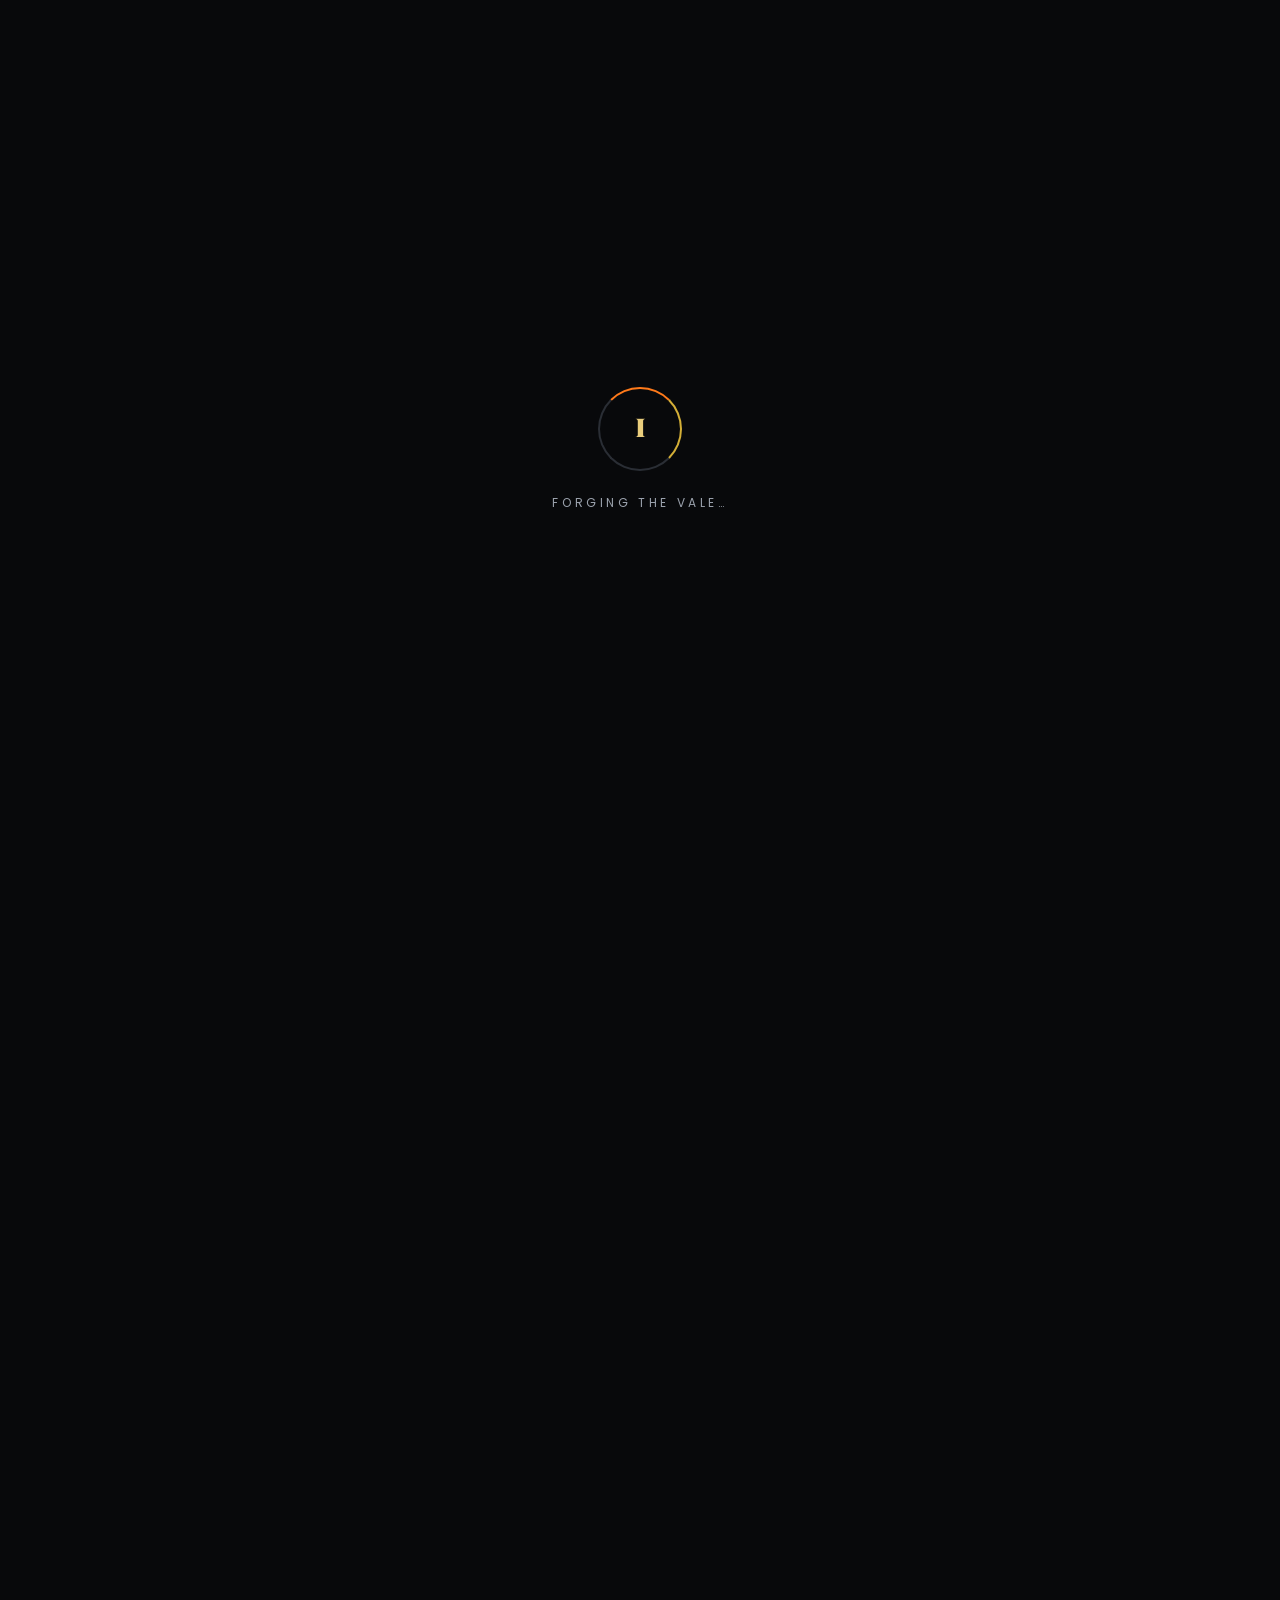
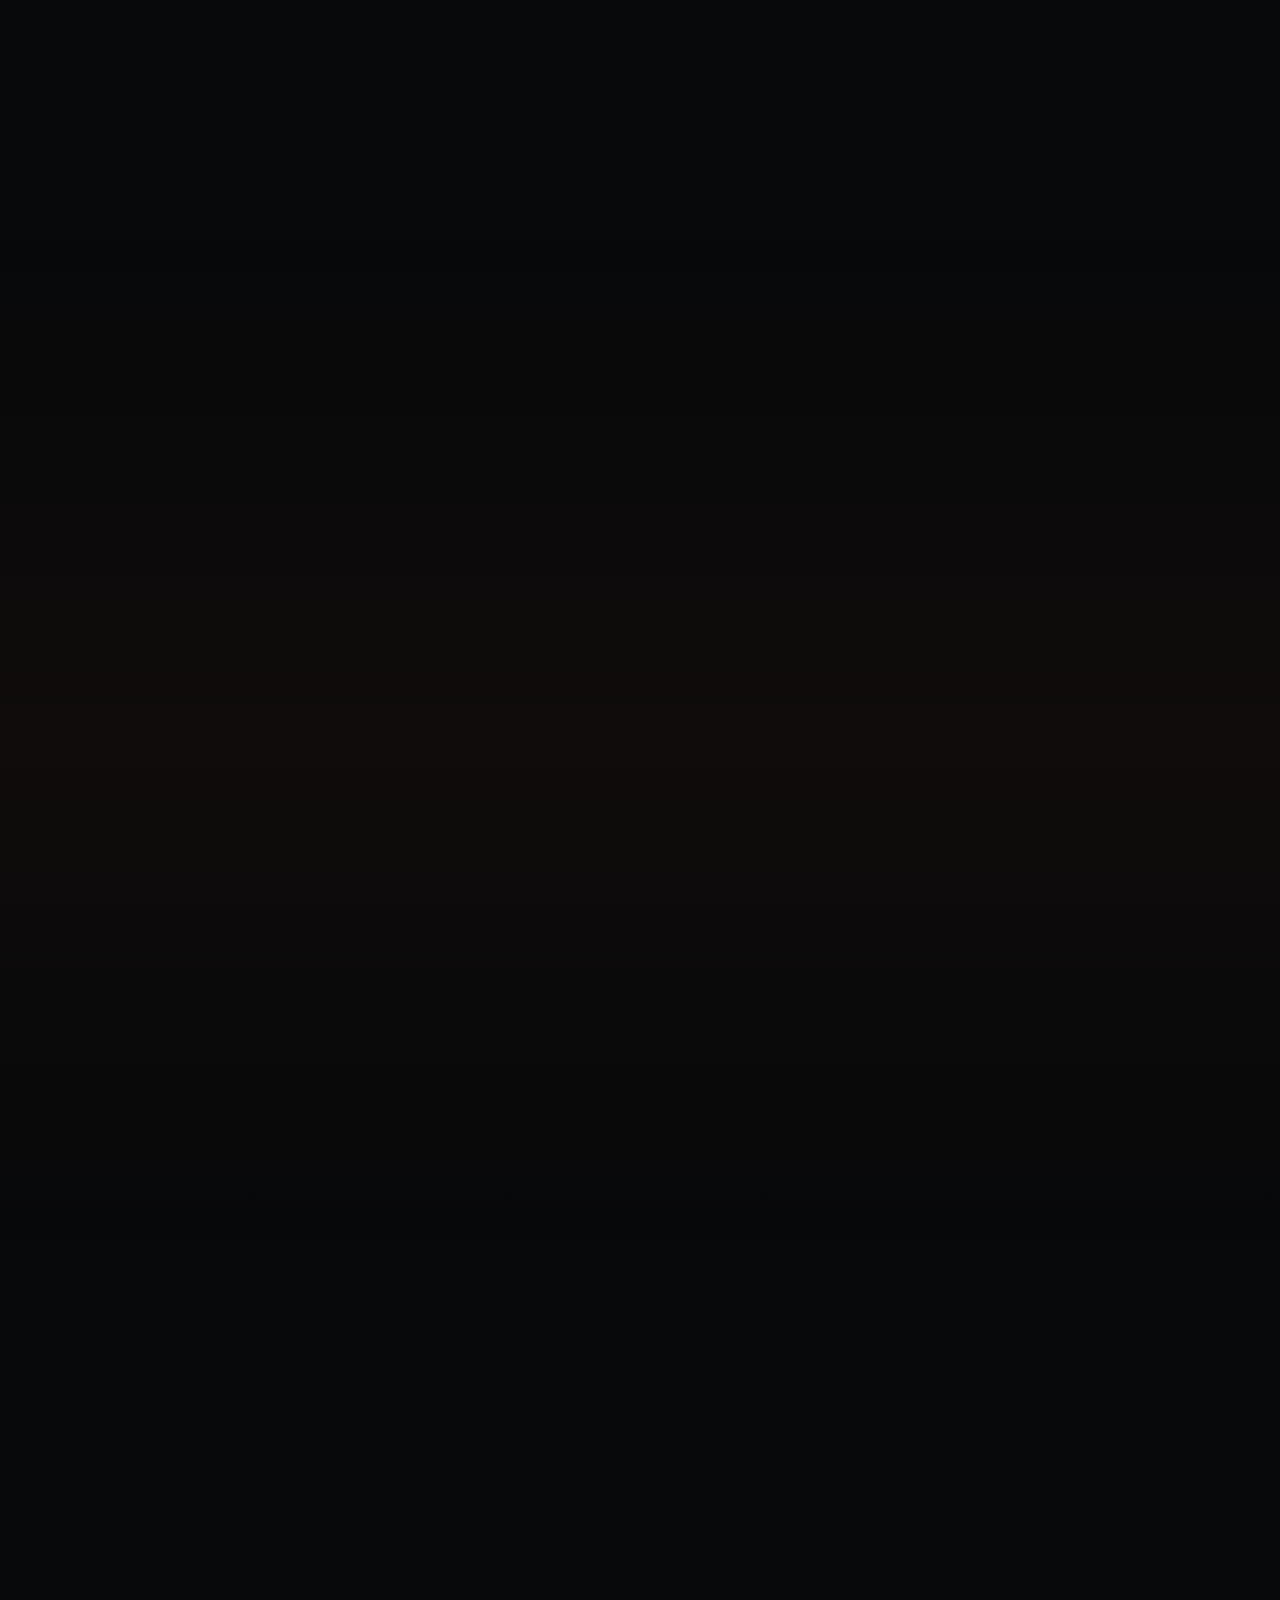
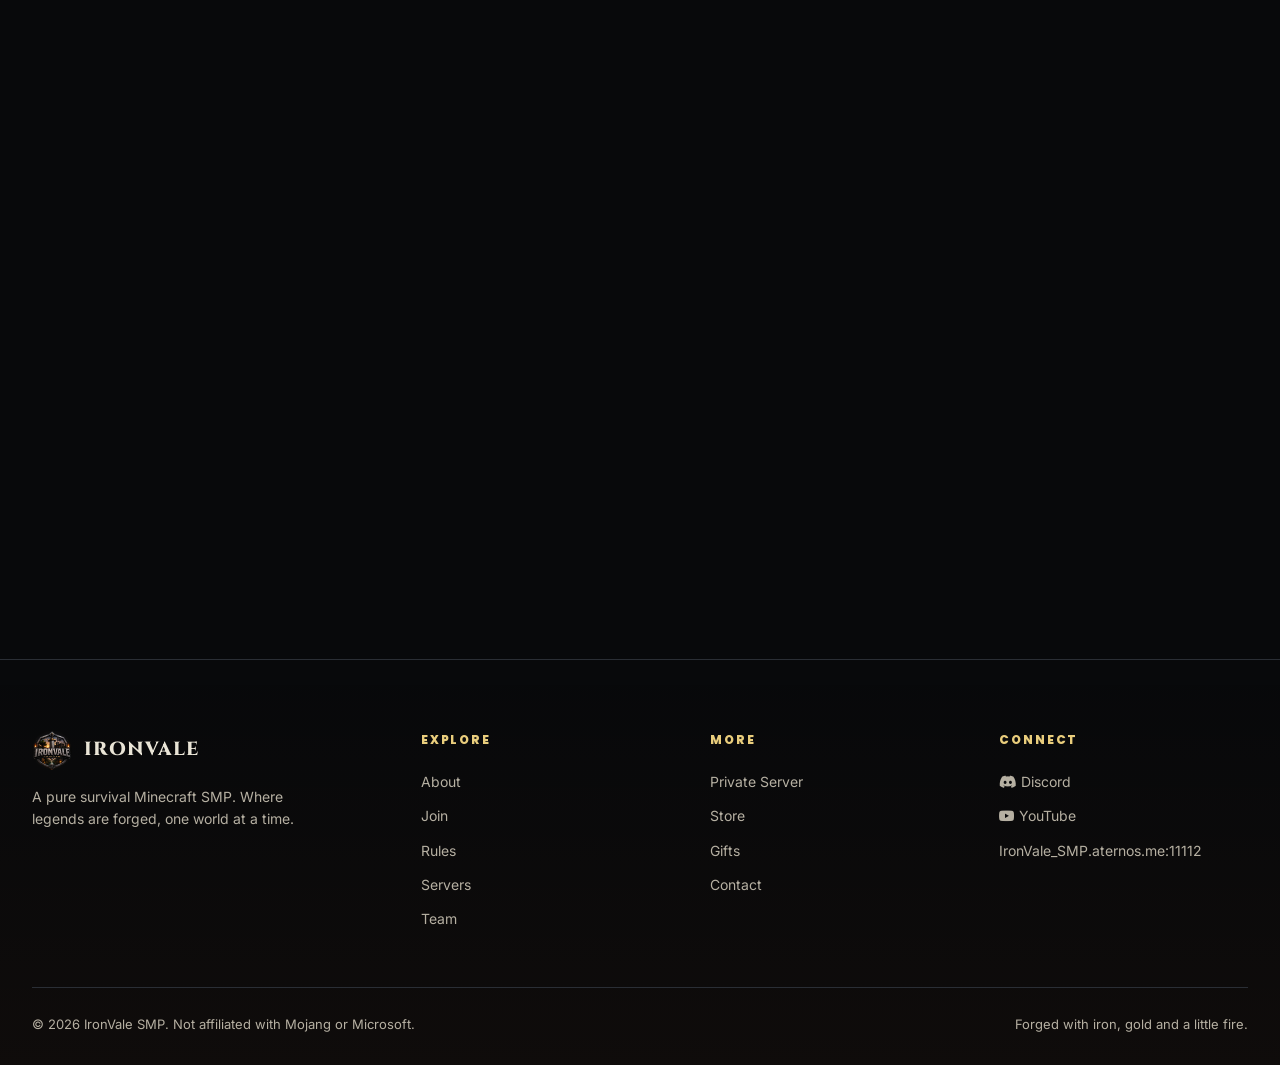
==== commit a44bd779: "Add files via upload" ====
--- a/index.html
+++ b/index.html
@@ -87,16 +87,30 @@
       <p class="desc">A pure survival SMP built on friendly community, honest PvP, and a world that rewards everyone who dares to build in it. No pay-to-win. No shortcuts. Just the Vale.</p>
 
       <div class="hero-actions">
-        <a href="join.html" class="btn btn-primary btn-lg">
-          <i class="fa-solid fa-play"></i> Join Server
-        </a>
-        <button class="btn btn-ghost btn-lg" data-copy="IronVale_SMP.aternos.me:11112">
-          <i class="fa-regular fa-copy"></i> Copy Java IP
-        </button>
-        <button class="btn btn-ghost btn-lg" data-copy="IronVale_SMP.aternos.me">
-          <i class="fa-regular fa-copy"></i> Copy Bedrock IP
-        </button>
-      </div>
+    <a href="join.html" class="btn btn-primary btn-lg">
+        <i class="fa-solid fa-play"></i> Join Server
+    </a>
+
+    <a href="https://discord.gg/JyRH5re9E5"
+       target="_blank"
+       rel="noopener"
+       class="btn btn-primary btn-lg"
+       style="background:linear-gradient(135deg,#5865F2,#404EED);">
+        <i class="fa-brands fa-discord"></i> Get Access
+    </a>
+
+    <button class="btn btn-ghost btn-lg" data-copy="IronVale_SMP.aternos.me:11112">
+        <i class="fa-regular fa-copy"></i> Copy Java IP
+    </button>
+
+    <button class="btn btn-ghost btn-lg" data-copy="IronVale_SMP.aternos.me">
+        <i class="fa-regular fa-copy"></i> Copy Bedrock IP
+    </button>
+
+    <button class="btn btn-ghost btn-lg" data-copy="11112">
+        <i class="fa-regular fa-copy"></i> Copy Bedrock Port
+    </button>
+</div>
 
       <div class="hero-links">
         <a class="icon-link" href="https://discord.gg/UvQsbSrSZM" target="_blank" rel="noopener" aria-label="Join Discord"><i class="fa-brands fa-discord"></i></a>
@@ -119,7 +133,7 @@
   <div class="status-card">
     <div class="status-item">
       <div class="status-label">Status</div>
-      <div class="status-value" data-status="online">Checking…</div>
+      <div class="status-value" data-status="online">Daily at 2 PM</div>
     </div>
     <div class="status-item">
       <div class="status-label">Players</div>
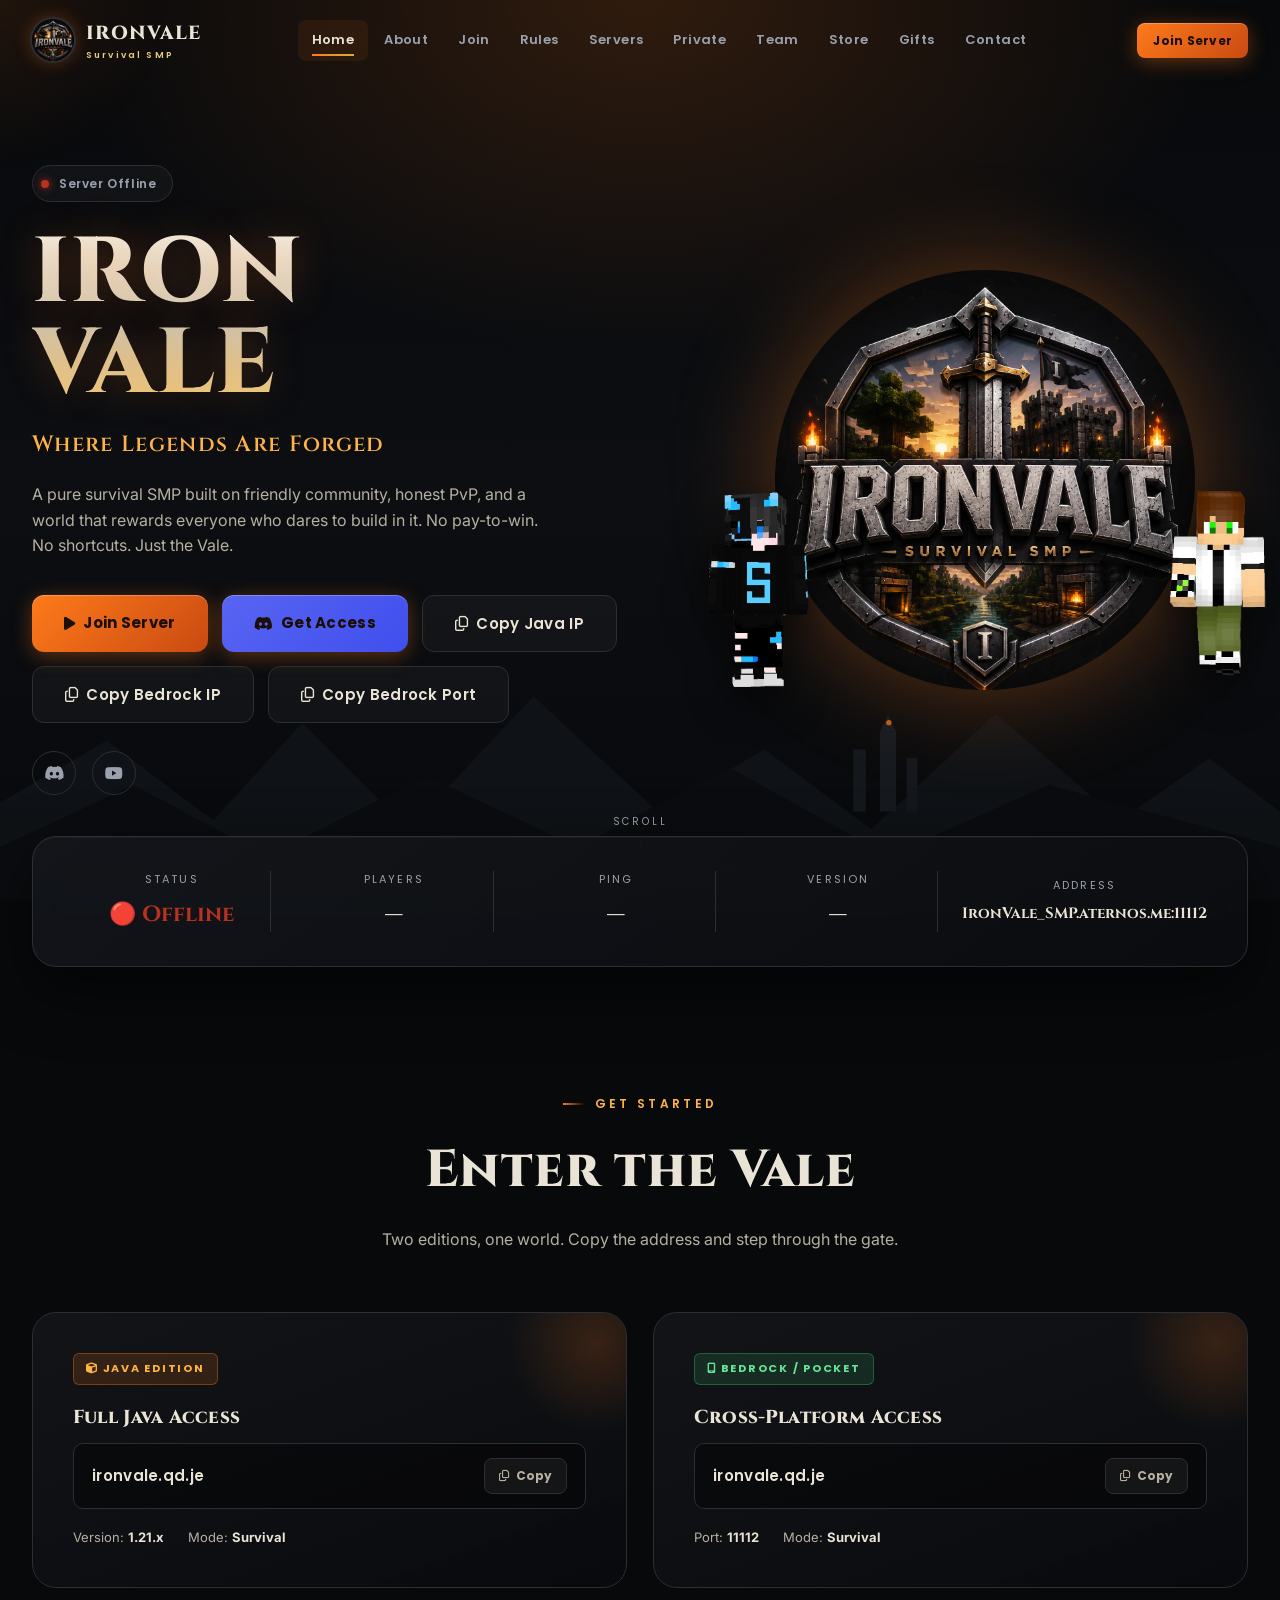
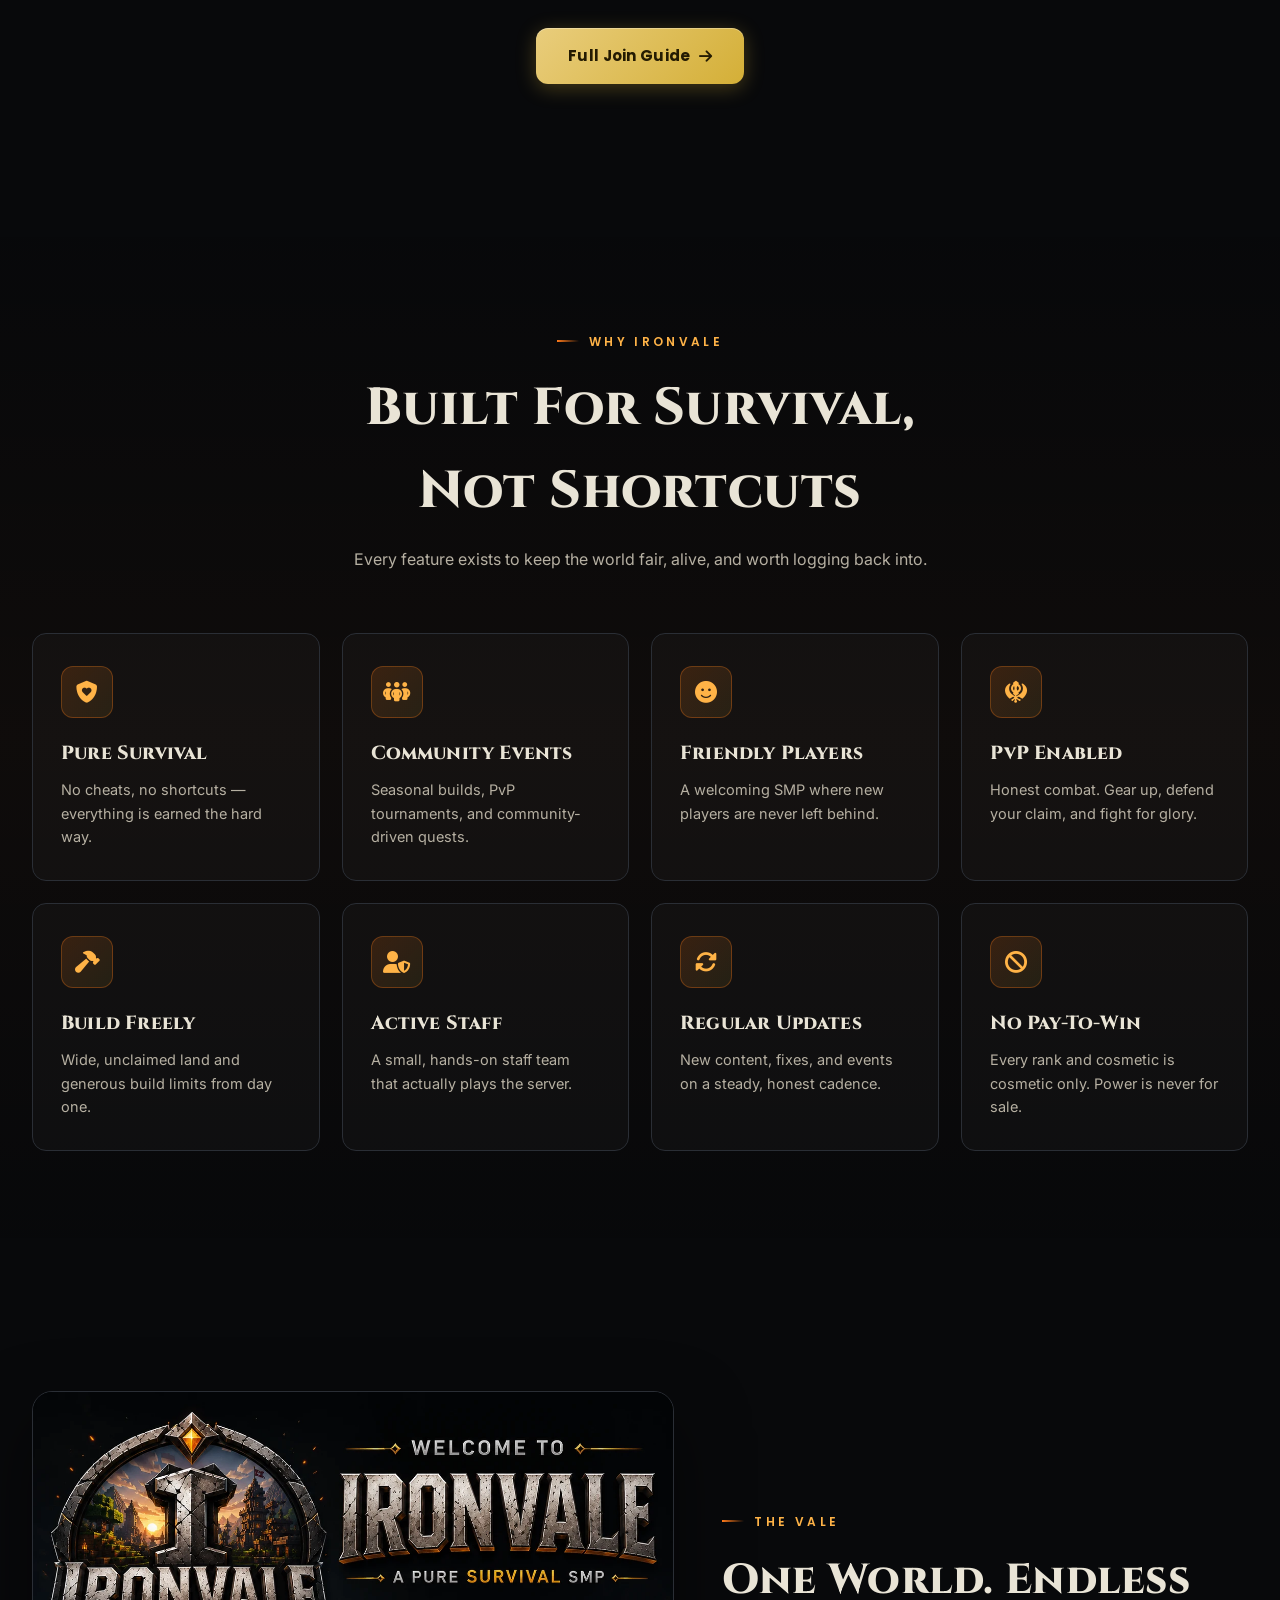
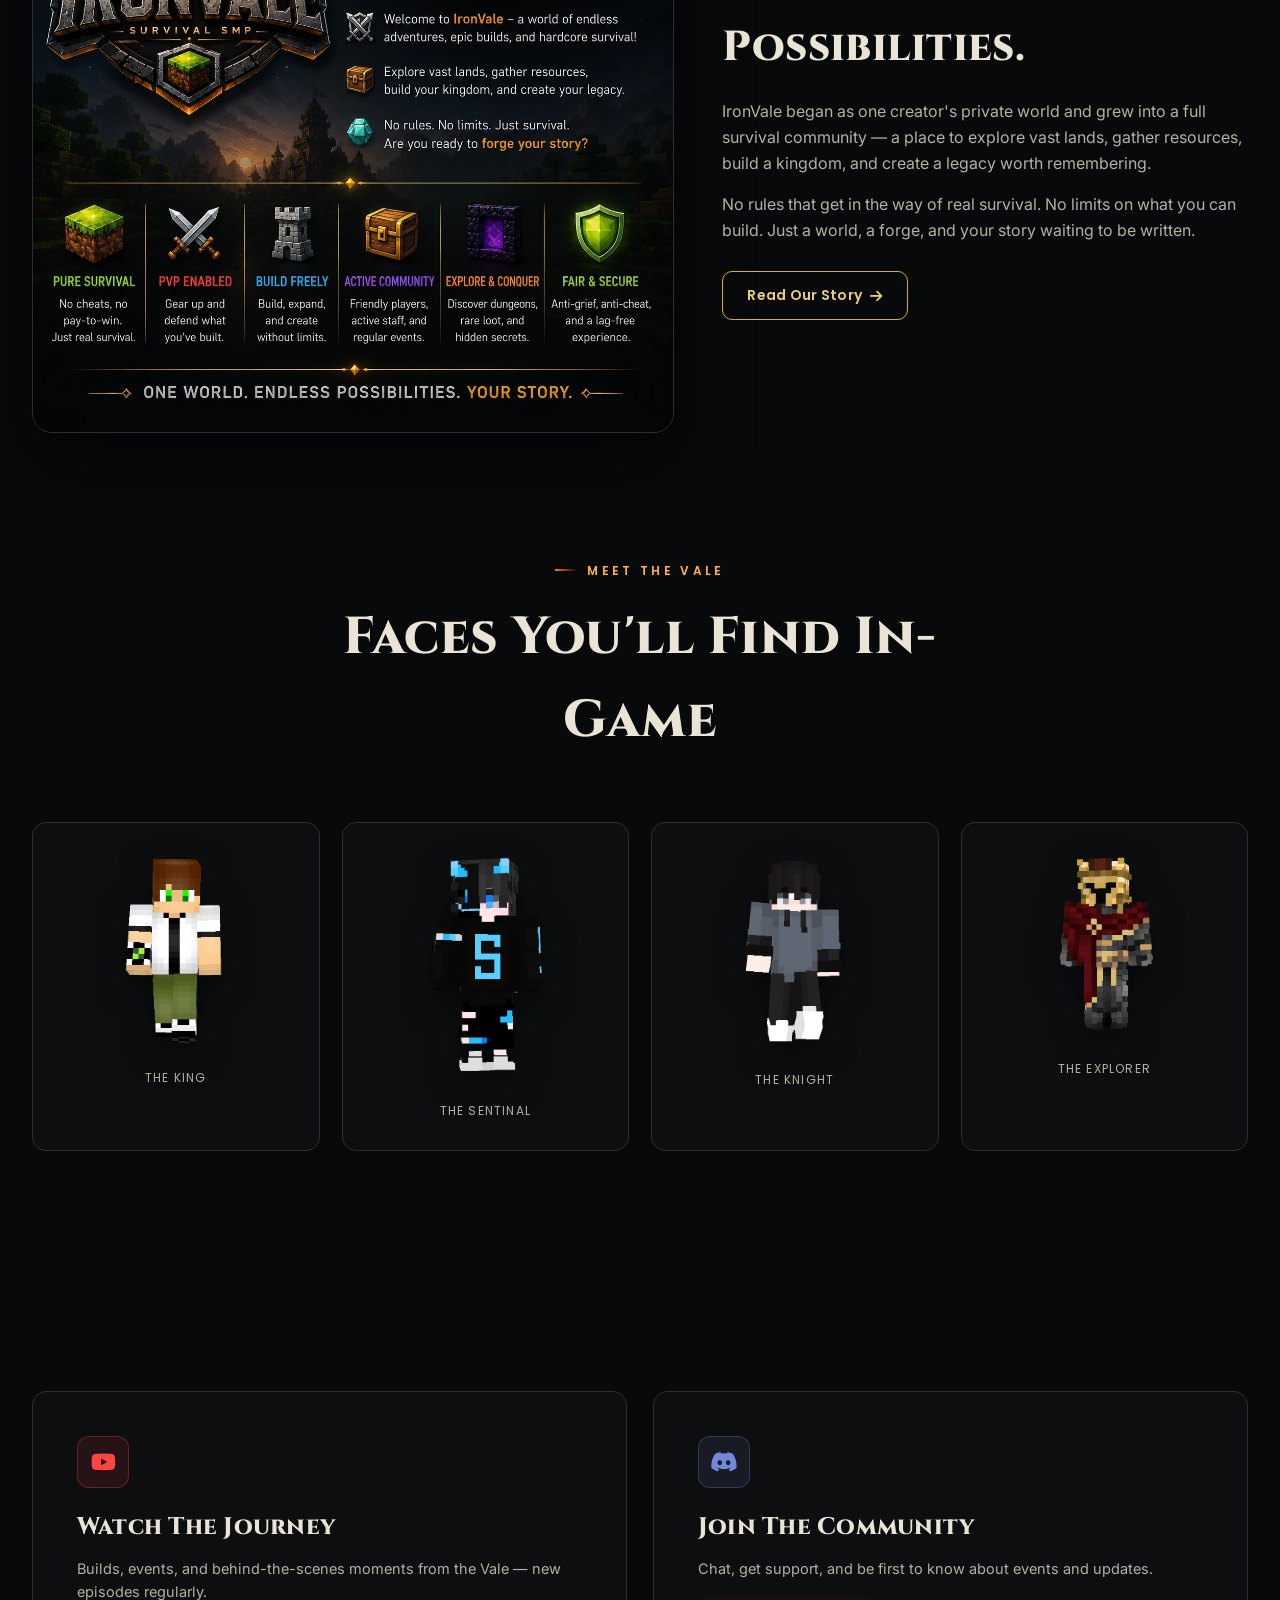
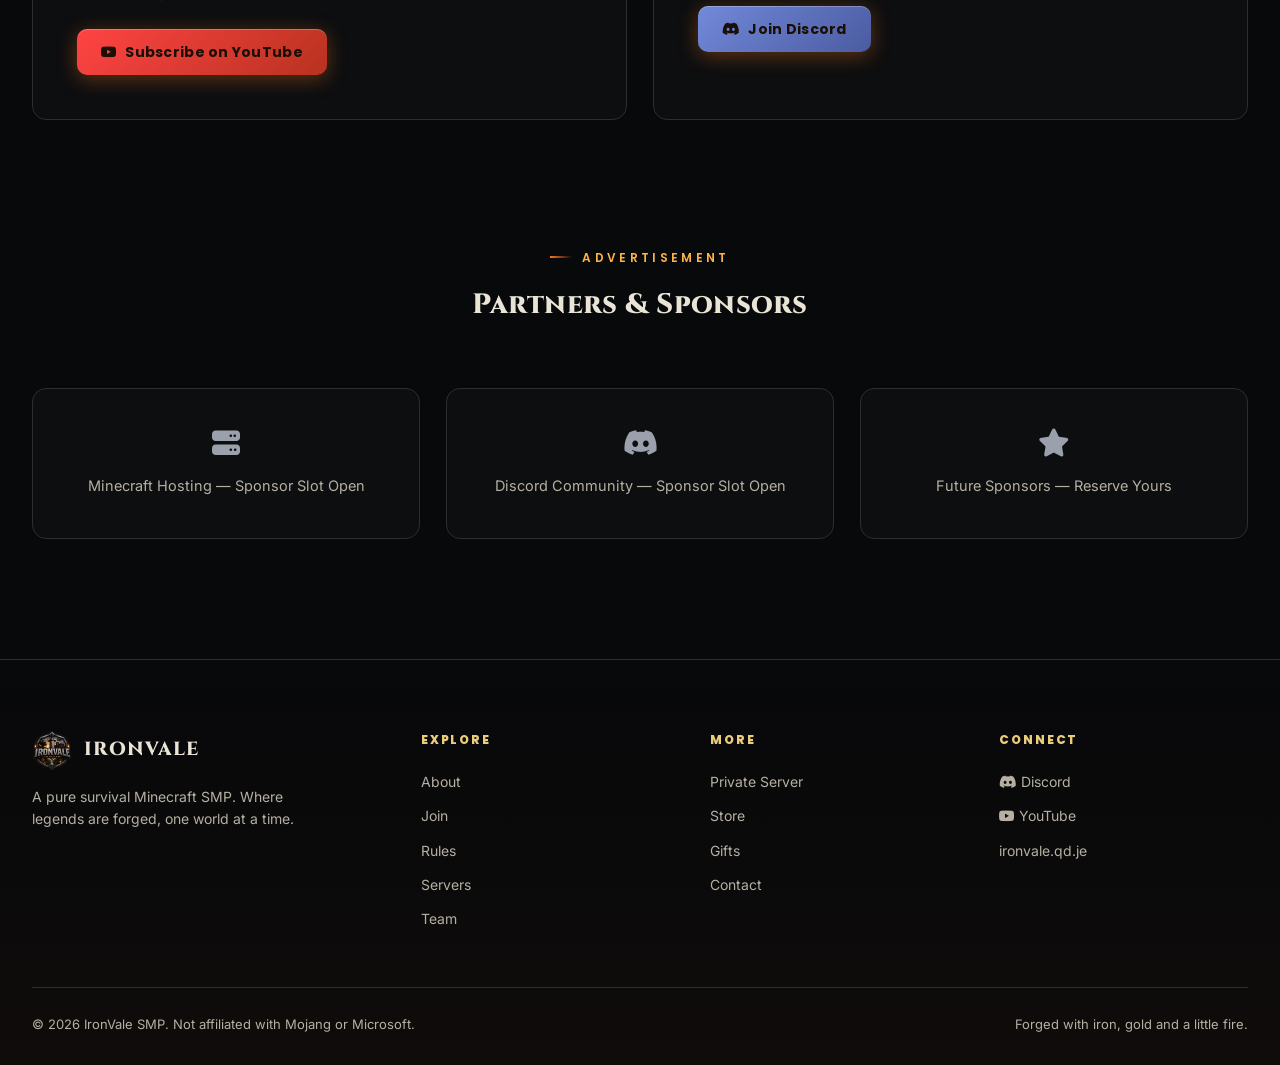
==== commit dddf6804: "Update index.html" ====
--- a/index.html
+++ b/index.html
@@ -99,11 +99,11 @@
         <i class="fa-brands fa-discord"></i> Get Access
     </a>
 
-    <button class="btn btn-ghost btn-lg" data-copy="IronVale_SMP.aternos.me:11112">
+    <button class="btn btn-ghost btn-lg" data-copy="ironvale.qd.je">
         <i class="fa-regular fa-copy"></i> Copy Java IP
     </button>
 
-    <button class="btn btn-ghost btn-lg" data-copy="IronVale_SMP.aternos.me">
+    <button class="btn btn-ghost btn-lg" data-copy="ironvale.qd.je">
         <i class="fa-regular fa-copy"></i> Copy Bedrock IP
     </button>
 
@@ -149,7 +149,7 @@
     </div>
     <div class="status-item">
       <div class="status-label">Address</div>
-      <div class="status-value" style="font-size:15px;" data-status="address">IronVale_SMP.aternos.me:11112</div>
+      <div class="status-value" style="font-size:15px;" data-status="address">ironvale.qd.je</div>
     </div>
   </div>
 </div>
@@ -168,8 +168,8 @@
         <span class="join-tag java"><i class="fa-solid fa-cube"></i> Java Edition</span>
         <h3>Full Java Access</h3>
         <div class="ip-row">
-          <span class="ip-text">IronVale_SMP.aternos.me:11112</span>
-          <button class="copy-btn" data-copy="IronVale_SMP.aternos.me:11112"><i class="fa-regular fa-copy"></i> Copy</button>
+          <span class="ip-text">ironvale.qd.je</span>
+          <button class="copy-btn" data-copy="ironvale.qd.je"><i class="fa-regular fa-copy"></i> Copy</button>
         </div>
         <div class="join-meta"><span>Version: <b>1.21.x</b></span><span>Mode: <b>Survival</b></span></div>
       </div>
@@ -178,8 +178,8 @@
         <span class="join-tag bedrock"><i class="fa-solid fa-mobile-screen"></i> Bedrock / Pocket</span>
         <h3>Cross-Platform Access</h3>
         <div class="ip-row">
-          <span class="ip-text">IronVale_SMP.aternos.me</span>
-          <button class="copy-btn" data-copy="IronVale_SMP.aternos.me"><i class="fa-regular fa-copy"></i> Copy</button>
+          <span class="ip-text">ironvale.qd.je</span>
+          <button class="copy-btn" data-copy="ironvale.qd.je"><i class="fa-regular fa-copy"></i> Copy</button>
         </div>
         <div class="join-meta"><span>Port: <b>11112</b></span><span>Mode: <b>Survival</b></span></div>
       </div>
@@ -309,7 +309,7 @@
         <h4>Connect</h4>
         <a href="https://discord.gg/UvQsbSrSZM" target="_blank" rel="noopener"><i class="fa-brands fa-discord"></i> Discord</a>
         <a href="https://youtube.com/@benopxd?si=lnydO-GxLkHNXNi-" target="_blank" rel="noopener"><i class="fa-brands fa-youtube"></i> YouTube</a>
-        <a href="join.html">IronVale_SMP.aternos.me:11112</a>
+        <a href="join.html">ironvale.qd.je</a>
       </div>
     </div>
     <div class="footer-bottom">
